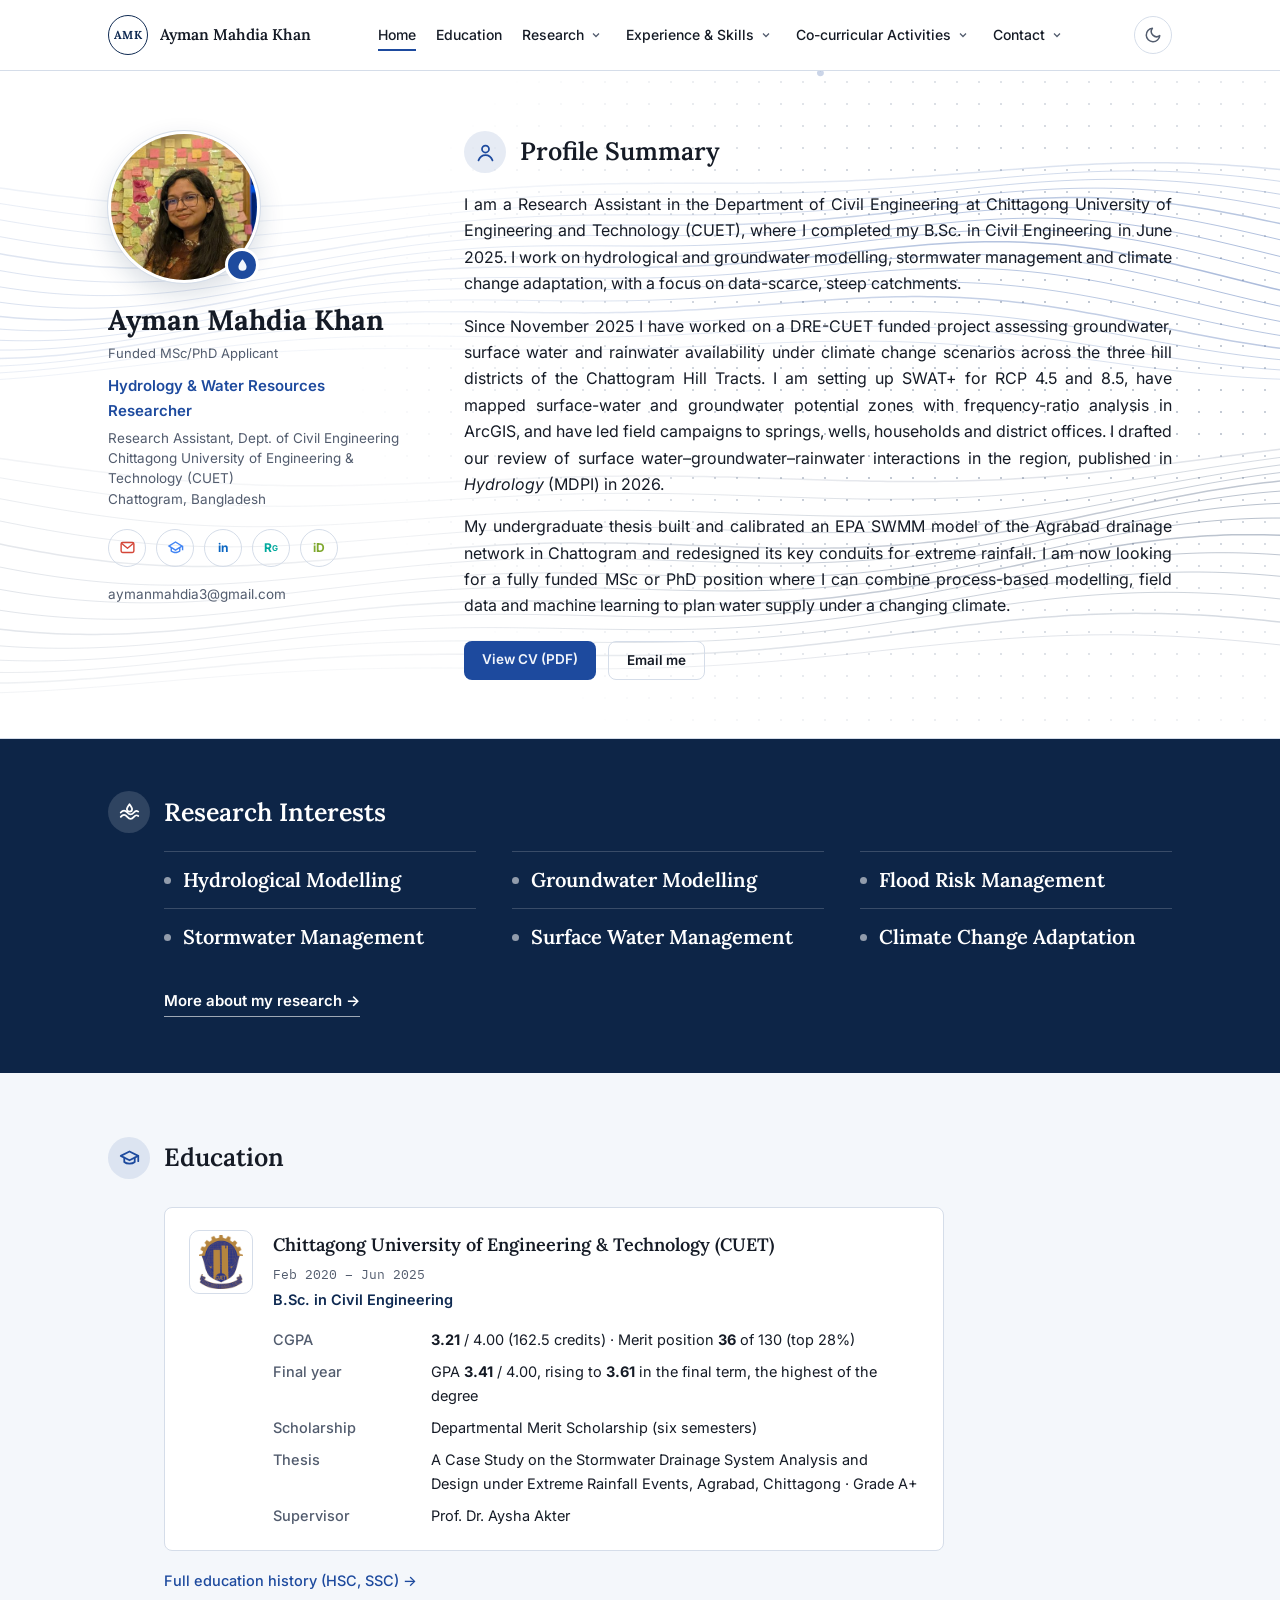
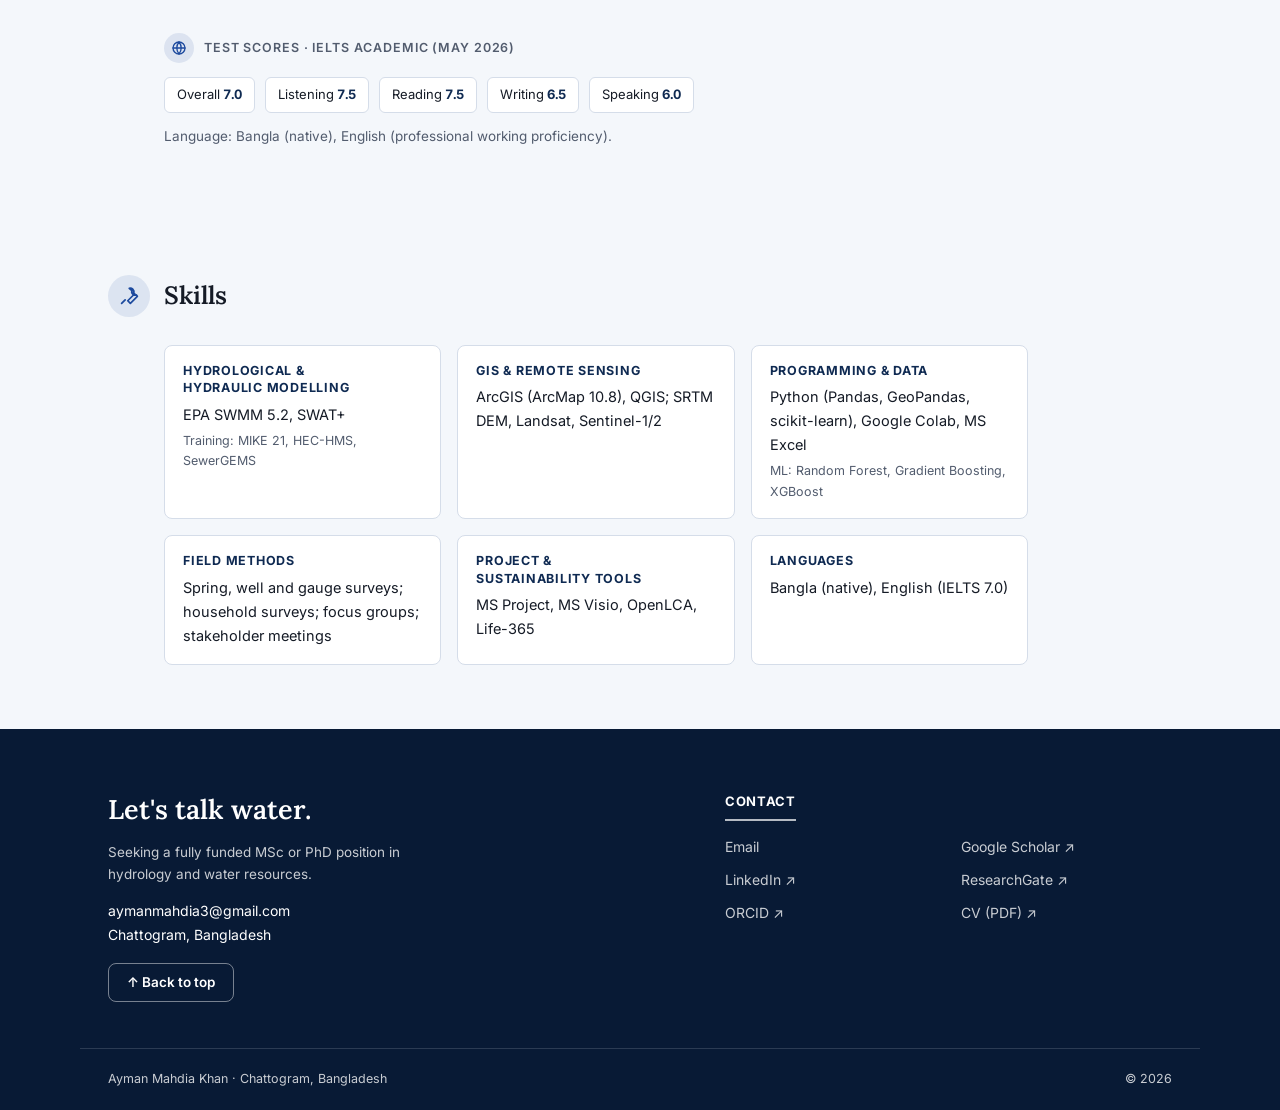
==== index.html @ ac3a5094 "Make the flowing water lines more visible Co-Authored-By: Claude Opus 5.5 <noreply@anthropic.com> Cl" ====
<!doctype html>
<html lang="en">
<head>
<meta charset="utf-8">
<meta name="viewport" content="width=device-width, initial-scale=1">
<title>Ayman Mahdia Khan — Hydrology &amp; Water Resources Researcher</title>
<meta name="description" content="Ayman Mahdia Khan, civil engineering researcher at CUET working on hydrological and groundwater modelling, stormwater management and climate change adaptation in the Chattogram Hill Tracts.">
<script>try{var t=localStorage.getItem('amk-theme');if(t)document.documentElement.setAttribute('data-theme',t);}catch(e){}</script>
<link rel="preconnect" href="https://fonts.googleapis.com">
<link rel="preconnect" href="https://fonts.gstatic.com" crossorigin>
<link rel="stylesheet" href="https://fonts.googleapis.com/css2?family=Lora:wght@500;600;700&family=Inter:wght@400;500;600;700&family=IBM+Plex+Mono:wght@400;500&display=swap">
<link rel="stylesheet" href="style.css?v=10">
<link rel="icon" href="data:image/svg+xml,%3Csvg xmlns='http://www.w3.org/2000/svg' viewBox='0 0 24 24'%3E%3Cpath fill='%231D4A9E' d='M12 2.5c-.3 0-.6.2-.8.4C9.3 5.4 5.5 10.5 5.5 14a6.5 6.5 0 0 0 13 0c0-3.5-3.8-8.6-5.7-11.1-.2-.2-.5-.4-.8-.4z'/%3E%3C/svg%3E">
</head>
<body id="top">
<header class="nav">
  <div class="wrap nav-row">
    <a class="brand" href="index.html"><span class="seal"><span>AMK</span></span><span class="brand-name">Ayman Mahdia Khan</span></a>
    <ul class="menu"><li><a href="index.html" class="active" aria-current="page">Home</a></li><li><a href="education.html">Education</a></li><li class="has-sub"><a href="research.html">Research</a><button class="caret" type="button" aria-label="Show Research sections" aria-expanded="false"><svg viewBox="0 0 24 24" fill="none" stroke="currentColor" stroke-width="2.5"><path d="m6 9 6 6 6-6"/></svg></button><ul class="sub"><li><a href="research.html#research">Research Experience</a></li><li><a href="research.html#publications">Publications</a></li></ul></li><li class="has-sub"><a href="experience.html">Experience &amp; Skills</a><button class="caret" type="button" aria-label="Show Experience &amp; Skills sections" aria-expanded="false"><svg viewBox="0 0 24 24" fill="none" stroke="currentColor" stroke-width="2.5"><path d="m6 9 6 6 6-6"/></svg></button><ul class="sub"><li><a href="experience.html#training">Internship, Training &amp; Field Work</a></li><li><a href="experience.html#skills">Skills</a></li></ul></li><li class="has-sub"><a href="activities.html">Co-curricular Activities</a><button class="caret" type="button" aria-label="Show Co-curricular Activities sections" aria-expanded="false"><svg viewBox="0 0 24 24" fill="none" stroke="currentColor" stroke-width="2.5"><path d="m6 9 6 6 6-6"/></svg></button><ul class="sub"><li><a href="activities.html#leadership">Leadership Roles</a></li><li><a href="activities.html#outreach">Community Engagement</a></li><li><a href="activities.html#honors">Honors &amp; Achievements</a></li><li><a href="activities.html#other-roles">Other Roles &amp; Memberships</a></li></ul></li><li class="has-sub"><a href="contact.html">Contact</a><button class="caret" type="button" aria-label="Show Contact sections" aria-expanded="false"><svg viewBox="0 0 24 24" fill="none" stroke="currentColor" stroke-width="2.5"><path d="m6 9 6 6 6-6"/></svg></button><ul class="sub"><li><a href="contact.html#contact">Contact Details</a></li><li><a href="contact.html#references">References</a></li></ul></li></ul>
    <div class="nav-tools">
      <button class="round-btn" id="themeBtn" type="button" aria-label="Switch light or dark theme">
        <svg class="moon" viewBox="0 0 24 24" fill="none" stroke="currentColor" stroke-width="2" stroke-linecap="round" stroke-linejoin="round"><path d="M21 12.8A9 9 0 1 1 11.2 3a7 7 0 0 0 9.8 9.8z"/></svg>
        <svg class="sun" viewBox="0 0 24 24" fill="none" stroke="currentColor" stroke-width="2" stroke-linecap="round"><circle cx="12" cy="12" r="4.5"/><path d="M12 2v2M12 20v2M4.9 4.9l1.4 1.4M17.7 17.7l1.4 1.4M2 12h2M20 12h2M4.9 19.1l1.4-1.4M17.7 6.3l1.4-1.4"/></svg>
      </button>
      <button class="round-btn" id="menuBtn" type="button" aria-label="Open menu" aria-expanded="false" aria-controls="mobileMenu">
        <svg viewBox="0 0 24 24" fill="none" stroke="currentColor" stroke-width="2" stroke-linecap="round"><path d="M4 7h16M4 12h16M4 17h16"/></svg>
      </button>
    </div>
  </div>
  <nav class="mobile" id="mobileMenu" hidden aria-label="Site"><div class="wrap"><ul><li><a href="index.html" class="active" aria-current="page">Home</a></li><li><a href="education.html">Education</a></li><li><a href="research.html">Research</a><div class="m-sub"><a href="research.html#research">Research Experience</a><a href="research.html#publications">Publications</a></div></li><li><a href="experience.html">Experience &amp; Skills</a><div class="m-sub"><a href="experience.html#training">Internship, Training &amp; Field Work</a><a href="experience.html#skills">Skills</a></div></li><li><a href="activities.html">Co-curricular Activities</a><div class="m-sub"><a href="activities.html#leadership">Leadership Roles</a><a href="activities.html#outreach">Community Engagement</a><a href="activities.html#honors">Honors &amp; Achievements</a><a href="activities.html#other-roles">Other Roles &amp; Memberships</a></div></li><li><a href="contact.html">Contact</a><div class="m-sub"><a href="contact.html#contact">Contact Details</a><a href="contact.html#references">References</a></div></li></ul></div></nav>
</header>
<main>

<section class="hero" id="home">
  <canvas id="flow" aria-hidden="true"></canvas>
  <div class="wrap hero-grid">
    <div class="who">
      <div class="photo">
        <img src="photo.jpg" alt="Ayman Mahdia Khan" width="152" height="152">
        <span class="pin" title="Water resources"><svg viewBox="0 0 24 24" fill="currentColor"><path d="M12 2.5c-.3 0-.6.2-.8.4C9.3 5.4 5.5 10.5 5.5 14a6.5 6.5 0 0 0 13 0c0-3.5-3.8-8.6-5.7-11.1-.2-.2-.5-.4-.8-.4z"/></svg></span>
      </div>
      <h1>Ayman Mahdia Khan</h1>
      <div class="seeking">Funded MSc/PhD Applicant</div>
      <div class="role">Hydrology &amp; Water Resources Researcher</div>
      <div class="affil">Research Assistant, Dept. of Civil Engineering<br>Chittagong University of Engineering &amp; Technology (CUET)<br>Chattogram, Bangladesh</div>
      <div class="socials">
        <a class="soc gm" href="mailto:aymanmahdia3@gmail.com" title="Email: aymanmahdia3@gmail.com" aria-label="Email"><svg viewBox="0 0 24 24" fill="none" stroke="currentColor" stroke-width="2" stroke-linejoin="round"><rect x="3" y="5" width="18" height="14" rx="2"/><path d="m3.5 6 8.5 7 8.5-7"/></svg></a>
        <a class="soc gs" href="https://scholar.google.com/citations?user=wtr1pxoAAAAJ&hl=en" target="_blank" rel="noopener" title="Google Scholar" aria-label="Google Scholar"><svg viewBox="0 0 24 24" fill="currentColor"><path d="M12 3 1 10l4 2.6V17c0 .4.2.7.5.9C7.3 19.2 9.6 20 12 20s4.7-.8 6.5-2.1c.3-.2.5-.5.5-.9v-4.4l2-1.3V16h2v-6L12 3zm5 13.5c-1.4.9-3.1 1.5-5 1.5s-3.6-.6-5-1.5v-2.6l5 3.2 5-3.2v2.6zM12 14.6 4.7 10 12 5.4 19.3 10 12 14.6z"/></svg></a>
        <a class="soc li" href="https://www.linkedin.com/in/amkhan27/" target="_blank" rel="noopener" title="LinkedIn" aria-label="LinkedIn">in</a>
        <a class="soc rg" href="https://www.researchgate.net/profile/Ayman-Mahdia-Khan" target="_blank" rel="noopener" title="ResearchGate" aria-label="ResearchGate">R<sup style="font-size:8px">G</sup></a>
        <a class="soc orcid" href="https://orcid.org/0009-0005-1113-5837" target="_blank" rel="noopener" title="ORCID" aria-label="ORCID">iD</a>
      </div>
      <div class="lines">
        <span>aymanmahdia3@gmail.com</span>
      </div>
    </div>

    <div class="summary">
      <div class="sec-head">
        <span class="badge"><svg viewBox="0 0 24 24" fill="none" stroke="currentColor" stroke-width="2" stroke-linecap="round" stroke-linejoin="round"><circle cx="12" cy="8" r="4"/><path d="M4 21c1.5-4 4.5-6 8-6s6.5 2 8 6"/></svg></span>
        <h2>Profile Summary</h2>
      </div>
      <p>I am a Research Assistant in the Department of Civil Engineering at Chittagong University of Engineering and Technology (CUET), where I completed my B.Sc. in Civil Engineering in June 2025. I work on hydrological and groundwater modelling, stormwater management and climate change adaptation, with a focus on data-scarce, steep catchments.</p>
      <p>Since November 2025 I have worked on a DRE-CUET funded project assessing groundwater, surface water and rainwater availability under climate change scenarios across the three hill districts of the Chattogram Hill Tracts. I am setting up SWAT+ for RCP 4.5 and 8.5, have mapped surface-water and groundwater potential zones with frequency-ratio analysis in ArcGIS, and have led field campaigns to springs, wells, households and district offices. I drafted our review of surface water–groundwater–rainwater interactions in the region, published in <i>Hydrology</i> (MDPI) in 2026.</p>
      <p>My undergraduate thesis built and calibrated an EPA SWMM model of the Agrabad drainage network in Chattogram and redesigned its key conduits for extreme rainfall. I am now looking for a fully funded MSc or PhD position where I can combine process-based modelling, field data and machine learning to plan water supply under a changing climate.</p>
      <div class="cta">
        <a class="btn solid" href="Ayman_Mahdia_Khan_CV.pdf" target="_blank" rel="noopener">View CV (PDF)</a>
        <a class="btn outline" href="mailto:aymanmahdia3@gmail.com">Email me</a>
      </div>
    </div>
  </div>
</section>


<section class="band" aria-labelledby="int-h">
  <div class="wrap">
    <div class="sec-head">
      <span class="badge"><svg viewBox="0 0 24 24" fill="none" stroke="currentColor" stroke-width="2" stroke-linecap="round" stroke-linejoin="round"><path d="M2 12c2.5-3 5-3 7.5 0s5 3 7.5 0 3.5-2 5-1"/><path d="M2 17c2.5-3 5-3 7.5 0s5 3 7.5 0 3.5-2 5-1"/><path d="M12 2.5C10.5 4.5 9 6.6 9 8a3 3 0 0 0 6 0c0-1.4-1.5-3.5-3-5.5z"/></svg></span>
      <h2 id="int-h">Research Interests</h2>
    </div>
    <ul class="interests">
      <li>Hydrological Modelling</li>
      <li>Groundwater Modelling</li>
      <li>Flood Risk Management</li>
      <li>Stormwater Management</li>
      <li>Surface Water Management</li>
      <li>Climate Change Adaptation</li>
    </ul>
    <a class="band-link" href="research.html">More about my research →</a>
  </div>
</section>

<section class="section tint" id="education">
  <div class="wrap">
    <div class="sec-head">
      <span class="badge"><svg viewBox="0 0 24 24" fill="none" stroke="currentColor" stroke-width="2" stroke-linecap="round" stroke-linejoin="round"><path d="m2 9 10-5 10 5-10 5z"/><path d="M6 11v5c3 2.5 9 2.5 12 0v-5"/><path d="M22 9v6"/></svg></span>
      <h2>Education</h2>
    </div>
    <div class="indent">
      <div class="block">
        <div class="edu-stack">
          <article class="edu">
            <img class="logo" src="logo-cuet.png" alt="CUET logo" width="64" height="64">
            <div>
              <div class="edu-top"><h3>Chittagong University of Engineering &amp; Technology (CUET)</h3><span class="when">Feb 2020 – Jun 2025</span></div>
              <div class="deg">B.Sc. in Civil Engineering</div>
              <dl class="kv">
                <dt>CGPA</dt><dd><b>3.21</b> / 4.00 (162.5 credits) · Merit position <b>36</b> of 130 (top 28%)</dd>
                <dt>Final year</dt><dd>GPA <b>3.41</b> / 4.00, rising to <b>3.61</b> in the final term, the highest of the degree</dd>
                <dt>Scholarship</dt><dd>Departmental Merit Scholarship (six semesters)</dd>
                <dt>Thesis</dt><dd>A Case Study on the Stormwater Drainage System Analysis and Design under Extreme Rainfall Events, Agrabad, Chittagong · Grade A+</dd>
                <dt>Supervisor</dt><dd>Prof. Dr. Aysha Akter</dd>
              </dl>
            </div>
          </article>
        </div>
        <a class="link more" href="education.html">Full education history (HSC, SSC) →</a>
      </div>
      <div class="block">
        <p class="eyebrow"><span class="mini"><svg viewBox="0 0 24 24" fill="none" stroke="currentColor" stroke-width="2" stroke-linecap="round"><circle cx="12" cy="12" r="9"/><path d="M3 12h18M12 3a14 14 0 0 1 0 18M12 3a14 14 0 0 0 0 18"/></svg></span>Test scores · IELTS Academic (May 2026)</p>
        <div class="ielts">
          <span>Overall <b>7.0</b></span><span>Listening <b>7.5</b></span><span>Reading <b>7.5</b></span><span>Writing <b>6.5</b></span><span>Speaking <b>6.0</b></span>
        </div>
        <p class="note">Language: Bangla (native), English (professional working proficiency).</p>
      </div>
    </div>
  </div>
</section>
<section class="section tint" id="skills">
  <div class="wrap">
    <div class="sec-head">
      <span class="badge"><svg viewBox="0 0 24 24" fill="none" stroke="currentColor" stroke-width="2" stroke-linecap="round" stroke-linejoin="round"><path d="M14.7 6.3a4 4 0 0 0 5 5L21 13l-8 8-3-3 8-8-1.3-1.3a4 4 0 0 0-5-5z"/><path d="m3 21 4-4"/></svg></span>
      <h2>Skills</h2>
    </div>
    <div class="indent skills">
      <div class="skill"><h3>Hydrological &amp; Hydraulic Modelling</h3><p>EPA SWMM 5.2, SWAT+</p><span class="lvl">Training: MIKE 21, HEC-HMS, SewerGEMS</span></div>
      <div class="skill"><h3>GIS &amp; Remote Sensing</h3><p>ArcGIS (ArcMap 10.8), QGIS; SRTM DEM, Landsat, Sentinel-1/2</p></div>
      <div class="skill"><h3>Programming &amp; Data</h3><p>Python (Pandas, GeoPandas, scikit-learn), Google Colab, MS Excel</p><span class="lvl">ML: Random Forest, Gradient Boosting, XGBoost</span></div>
      <div class="skill"><h3>Field Methods</h3><p>Spring, well and gauge surveys; household surveys; focus groups; stakeholder meetings</p></div>
      <div class="skill"><h3>Project &amp; Sustainability Tools</h3><p>MS Project, MS Visio, OpenLCA, Life-365</p></div>
      <div class="skill"><h3>Languages</h3><p>Bangla (native), English (IELTS 7.0)</p></div>
    </div>
  </div>
</section>


</main>
<footer class="footer">
  <div class="wrap foot-grid">
    <div class="foot-lead">
      <h2>Let's talk water.</h2>
      <p>Seeking a fully funded MSc or PhD position in hydrology and water resources.</p>
      <p class="ct">aymanmahdia3@gmail.com<br>Chattogram, Bangladesh</p>
      <a class="btn ghost" href="#top">↑ Back to top</a>
    </div>
    <div class="foot-col">
      <h4>Contact</h4>
      <div class="foot-links">
        <a href="mailto:aymanmahdia3@gmail.com">Email</a>
        <a href="https://scholar.google.com/citations?user=wtr1pxoAAAAJ&hl=en" target="_blank" rel="noopener">Google Scholar ↗</a>
        <a href="https://www.linkedin.com/in/amkhan27/" target="_blank" rel="noopener">LinkedIn ↗</a>
        <a href="https://www.researchgate.net/profile/Ayman-Mahdia-Khan" target="_blank" rel="noopener">ResearchGate ↗</a>
        <a href="https://orcid.org/0009-0005-1113-5837" target="_blank" rel="noopener">ORCID ↗</a>
        <a href="Ayman_Mahdia_Khan_CV.pdf" target="_blank" rel="noopener">CV (PDF) ↗</a>
      </div>
    </div>
  </div>
  <div class="foot-bottom"><span>Ayman Mahdia Khan · Chattogram, Bangladesh</span><span>© 2026</span></div>
</footer>
<script src="site.js?v=10"></script>
</body>
</html>
---- style.css ----
/* Layout: sticky nav · two-column hero (identity | summary) · alternating plain/tinted sections · deep-blue bands for interests, figures and footer */
:root{
  --bg:#FFFFFF; --surface:#F4F7FB; --card:#FFFFFF; --glass:rgba(255,255,255,0.94);
  --ink:#151B26; --muted:#525C6E; --rule:#D5DDE9;
  --navy:#0F2A52;          /* brand: headings, labels */
  --blue:#1D4A9E;          /* accent: links, buttons, badges */
  --blue-hover:#163A7E; --on-blue:#F2F6FC;
  --band:#0D2547; --band-2:#081A35; --on-band:#FFFFFF; --on-band-muted:rgba(255,255,255,0.78); --on-band-accent:#FFFFFF;
  --thumb:#EBF0F7;
  --display:'Lora', Georgia, 'Times New Roman', serif;
  --body:'Inter', -apple-system, 'Segoe UI', Roboto, sans-serif;
  --mono:'IBM Plex Mono', ui-monospace, Menlo, monospace;
  --max:1120px; --r:8px;
}
@media (prefers-color-scheme: dark){ :root:not([data-theme="light"]){
  --bg:#0E1522; --surface:#121B2B; --card:#162133; --glass:rgba(14,21,34,0.92);
  --ink:#E7ECF4; --muted:#9AA8BE; --rule:#26334A;
  --navy:#9CC0F0; --blue:#7FAEF2; --blue-hover:#A3C6F7; --on-blue:#0B1424;
  --band:#0A1C38; --band-2:#071428; --thumb:#1C2940; color-scheme:dark; } }
:root[data-theme="dark"]{
  --bg:#0E1522; --surface:#121B2B; --card:#162133; --glass:rgba(14,21,34,0.92);
  --ink:#E7ECF4; --muted:#9AA8BE; --rule:#26334A;
  --navy:#9CC0F0; --blue:#7FAEF2; --blue-hover:#A3C6F7; --on-blue:#0B1424;
  --band:#0A1C38; --band-2:#071428; --thumb:#1C2940; color-scheme:dark; }

*{box-sizing:border-box}
html{scroll-behavior:smooth}
body{margin:0;background:var(--bg);color:var(--ink);font-family:var(--body);font-size:16px;line-height:1.65;-webkit-font-smoothing:antialiased}
h1,h2,h3,h4{font-family:var(--display);margin:0;text-wrap:balance}
p{margin:0 0 1em}
a{color:inherit}
img{max-width:100%}
::selection{background:var(--blue);color:var(--on-blue)}
:focus-visible{outline:2px solid var(--blue);outline-offset:3px}
[id]{scroll-margin-top:84px}
.wrap{max-width:var(--max);margin:0 auto;padding-inline:28px}
@media (max-width:520px){.wrap{padding-inline:18px}}
svg{display:block}
.link{color:var(--blue);text-decoration:none;font-weight:500}
.link:hover{text-decoration:underline}
.mono{font-family:var(--mono)}

/* nav */
.nav{position:sticky;top:env(safe-area-inset-top,0px);z-index:50;background:var(--glass);backdrop-filter:blur(8px);-webkit-backdrop-filter:blur(8px);border-bottom:1px solid var(--rule)}
.nav-row{display:flex;align-items:center;justify-content:space-between;height:70px;gap:18px}
.brand{display:flex;align-items:center;gap:12px;text-decoration:none;color:var(--ink);min-width:0}
.seal{width:40px;height:40px;border-radius:50%;border:1.6px solid var(--navy);display:flex;align-items:center;justify-content:center;flex-shrink:0;transition:transform .3s ease}
.seal span{font-family:var(--display);font-weight:700;font-size:11.5px;color:var(--navy);letter-spacing:.02em}
.brand:hover .seal{transform:rotate(-10deg)}
.brand-name{font-family:var(--display);font-weight:600;font-size:15.5px;white-space:nowrap}
.menu{display:flex;align-items:center;gap:20px;list-style:none;margin:0;padding:0}
.menu > li{position:relative;display:flex;align-items:center}
.menu > li > a,.drop-btn{font:500 14px/1.4 var(--body);color:var(--ink);text-decoration:none;background:none;border:0;padding:6px 0;cursor:pointer;display:flex;align-items:center;gap:4px;position:relative}
.menu > li > a::after,.drop-btn::after{content:"";position:absolute;left:0;bottom:0;height:2px;width:0;background:var(--blue);transition:width .25s ease}
.menu > li > a:hover::after,.drop-btn:hover::after,.menu > li:focus-within > .drop-btn::after{width:100%}
.drop-btn svg{width:12px;height:12px;color:var(--muted);transition:transform .2s ease}
.menu > li:hover .drop-btn svg,.menu > li.open .drop-btn svg{transform:rotate(180deg)}
.sub{position:absolute;top:100%;left:-12px;min-width:230px;margin-top:10px;padding:8px;list-style:none;background:var(--card);border:1px solid var(--rule);border-radius:var(--r);box-shadow:0 14px 30px rgba(8,26,53,.16);display:none;flex-direction:column;gap:2px}
.sub::before{content:"";position:absolute;left:0;right:0;top:-12px;height:12px}
.menu > li:hover .sub,.menu > li:focus-within .sub,.menu > li.open .sub{display:flex}
.menu > li:last-child .sub{left:auto;right:-8px}
.sub a{display:block;padding:9px 12px;border-radius:6px;font-size:14px;text-decoration:none;color:var(--ink)}
.sub a:hover{background:color-mix(in srgb,var(--blue) 10%,transparent);color:var(--blue)}
.nav-tools{display:flex;align-items:center;gap:10px}
.round-btn{width:38px;height:38px;border-radius:50%;border:1.3px solid var(--rule);background:none;color:var(--muted);display:flex;align-items:center;justify-content:center;cursor:pointer;transition:border-color .2s,color .2s,transform .2s}
.round-btn:hover{border-color:var(--blue);color:var(--blue)}
#themeBtn:hover{transform:rotate(14deg)}
.round-btn svg{width:18px;height:18px}
#themeBtn .sun{display:none}
:root[data-theme="dark"] #themeBtn .sun{display:block}
:root[data-theme="dark"] #themeBtn .moon{display:none}
@media (prefers-color-scheme: dark){:root:not([data-theme="light"]) #themeBtn .sun{display:block}:root:not([data-theme="light"]) #themeBtn .moon{display:none}}
#menuBtn{display:none}
.mobile{border-top:1px solid var(--rule);max-height:calc(100vh - 70px);overflow-y:auto}
.mobile ul{list-style:none;margin:0;padding:6px 0 14px}
.mobile > .wrap > ul > li{padding:8px 0;border-bottom:1px solid var(--rule)}
.mobile > .wrap > ul > li:last-child{border-bottom:0}
.mobile a{text-decoration:none;font-weight:600;font-size:15px}
.mobile .m-sub{display:flex;flex-wrap:wrap;gap:0 16px;padding:2px 0 0}
.mobile .m-sub a{font-weight:400;font-size:13.5px;color:var(--muted)}
@media (max-width:1000px){.menu{display:none}#menuBtn{display:flex}}
@media (max-width:420px){.brand-name{display:none}}

/* hero */
.hero{position:relative;overflow:hidden;isolation:isolate;padding:60px 0 58px}
#flow{position:absolute;inset:0;width:100%;height:100%;z-index:-1;pointer-events:none}
.hero-grid{display:grid;grid-template-columns:300px 1fr;gap:56px;align-items:start}
.hero-grid > *{min-width:0}
@media (max-width:860px){.hero-grid{grid-template-columns:1fr;gap:36px}}
.photo{width:152px;height:152px;border-radius:50%;position:relative;border:3px solid var(--bg);outline:1px solid var(--rule);box-shadow:0 10px 26px rgba(15,42,82,.16);background:var(--thumb)}
.photo img{position:absolute;inset:0;width:100%;height:100%;object-fit:cover;border-radius:50%}
.photo .pin{position:absolute;right:-2px;bottom:-2px;width:34px;height:34px;border-radius:50%;background:var(--blue);color:var(--on-blue);border:3px solid var(--bg);display:flex;align-items:center;justify-content:center;animation:ripple 2.8s ease-in-out infinite}
.photo .pin svg{width:15px;height:15px}
@keyframes ripple{0%,100%{transform:scale(1)}50%{transform:scale(1.12)}}
.who h1{font-size:28px;font-weight:700;margin-top:20px;line-height:1.25}
.who .seeking{font-size:13px;color:var(--muted);margin-top:5px}
.who .role{font-size:15px;font-weight:600;color:var(--blue);margin-top:10px}
.who .affil{font-size:13.5px;color:var(--muted);margin-top:4px;line-height:1.5}
.socials{display:flex;flex-wrap:wrap;gap:10px;margin-top:20px}
.soc{width:38px;height:38px;border-radius:50%;border:1.3px solid var(--rule);display:flex;align-items:center;justify-content:center;text-decoration:none;color:var(--ic,var(--muted));font:700 12px/1 var(--body);transition:border-color .2s,transform .2s}
.soc:hover{border-color:var(--ic,var(--blue));transform:translateY(-2px)}
.soc svg{width:17px;height:17px}
.soc.gm{--ic:#D44638}.soc.li{--ic:#0A66C2}.soc.rg{--ic:#00A99D}.soc.orcid{--ic:#7FA82E}
:root[data-theme="dark"] .soc.li{--ic:#5AA9F0}
@media (prefers-color-scheme: dark){:root:not([data-theme="light"]) .soc.li{--ic:#5AA9F0}}
.lines{margin-top:16px;font-size:13.5px;color:var(--muted);display:grid;gap:4px}
.lines span{user-select:all}
.sec-head{display:flex;align-items:center;gap:14px;margin-bottom:18px}
.badge{width:42px;height:42px;border-radius:50%;background:color-mix(in srgb,var(--blue) 11%,transparent);color:var(--blue);display:flex;align-items:center;justify-content:center;flex-shrink:0}
.badge svg{width:21px;height:21px}
.sec-head h2{font-size:clamp(21px,2.4vw,25px);font-weight:600}
.summary p{text-align:justify;hyphens:auto;-webkit-hyphens:auto;max-width:72ch}
.cta{display:flex;flex-wrap:wrap;gap:12px;margin-top:22px}
.btn{font:600 13.5px/1 var(--body);text-decoration:none;padding:12px 18px;border-radius:var(--r);display:inline-block;transition:background .2s,border-color .2s,color .2s}
.btn.solid{background:var(--blue);color:var(--on-blue)}
.btn.solid:hover{background:var(--blue-hover)}
.btn.outline{border:1.5px solid var(--rule);color:var(--ink)}
.btn.outline:hover{border-color:var(--blue);color:var(--blue)}
.btn.ghost{border:1.5px solid rgba(255,255,255,.45);color:#FFFFFF}
.btn.ghost:hover{border-color:#FFFFFF;background:rgba(255,255,255,.08)}

/* sections */
.section{padding:64px 0}
.section.tint{background:var(--surface)}
.section .sec-head{margin-bottom:28px}
.indent{padding-left:56px}
@media (max-width:640px){.indent{padding-left:0}}
.eyebrow{font-size:12.5px;font-weight:600;letter-spacing:.07em;text-transform:uppercase;color:var(--muted);margin:0 0 14px;display:flex;align-items:center;gap:10px}
.mini{width:30px;height:30px;border-radius:50%;background:color-mix(in srgb,var(--blue) 11%,transparent);color:var(--blue);display:inline-flex;align-items:center;justify-content:center}
.mini svg{width:16px;height:16px}
.block + .block{margin-top:40px}

/* bands */
.band{background:var(--band);padding:52px 0 56px;color:var(--on-band)}
.band .badge{background:rgba(255,255,255,.14);color:#FFFFFF}
.band h2{color:var(--on-band)}
.interests{list-style:none;margin:0;padding:0 0 0 56px;display:grid;grid-template-columns:repeat(3,1fr);column-gap:36px}
.interests li{display:flex;align-items:center;gap:12px;padding:15px 0;border-top:1px solid rgba(255,255,255,.18);font:600 clamp(17px,1.8vw,20px)/1.3 var(--display);color:var(--on-band-accent)}
.interests li::before{content:"";width:7px;height:7px;border-radius:50%;background:rgba(255,255,255,.55);flex-shrink:0}
@media (max-width:860px){.interests{grid-template-columns:1fr 1fr}}
@media (max-width:640px){.interests{padding-left:0}}
@media (max-width:480px){.interests{grid-template-columns:1fr}}
.figures{display:grid;grid-template-columns:repeat(4,1fr);gap:30px}
.fig-num{font:700 clamp(26px,3.4vw,36px)/1.1 var(--display);color:var(--on-band-accent);font-variant-numeric:tabular-nums;white-space:nowrap}
.fig-num small{font:600 .45em var(--body);margin-left:4px}
.fig-cap{font-size:12.5px;color:var(--on-band-muted);margin-top:8px;line-height:1.5}
@media (max-width:760px){.figures{grid-template-columns:repeat(2,1fr);row-gap:32px}}

/* education */
.edu-stack{display:grid;gap:16px;max-width:780px}
.edu{background:var(--card);border:1px solid var(--rule);border-radius:var(--r);padding:22px 24px;display:grid;grid-template-columns:64px 1fr;gap:0 20px;align-items:start}
.edu > div{min-width:0}
.logo{width:64px;height:64px;object-fit:contain;border-radius:10px;background:#FFFFFF;padding:4px;border:1px solid var(--rule)}
.logo.txt{display:flex;align-items:center;justify-content:center;font:700 13px var(--display);color:#0F2A52;background:#EEF3FA}
@media (max-width:560px){.edu{grid-template-columns:48px 1fr;gap:0 14px;padding:18px}.logo{width:48px;height:48px}}
.edu-top{display:flex;flex-wrap:wrap;justify-content:space-between;gap:4px 18px;align-items:baseline}
.edu-top h3{font-size:18px;font-weight:600}
.when{font-family:var(--mono);font-size:12.5px;color:var(--muted);white-space:nowrap}
.deg{font-size:14.5px;color:var(--navy);font-weight:600;margin-top:4px}
.kv{display:grid;grid-template-columns:140px 1fr;gap:8px 18px;margin:16px 0 0;font-size:14.5px}
.kv dt{color:var(--muted);font-weight:500}
.kv dd{margin:0;min-width:0}
@media (max-width:560px){.kv{grid-template-columns:1fr;gap:2px}.kv dd{margin-bottom:8px}}
.ielts{display:flex;flex-wrap:wrap;gap:10px}
.ielts span{font-size:13px;padding:6px 12px;border:1px solid var(--rule);border-radius:6px;background:var(--card);font-variant-numeric:tabular-nums}
.ielts b{color:var(--navy)}
.note{font-size:13.5px;color:var(--muted);margin:12px 0 0}

/* research */
.rx-list{display:grid;gap:18px;max-width:880px}
.rx{background:var(--card);border:1px solid var(--rule);border-radius:var(--r);padding:22px 24px}
.rx-top{display:flex;flex-wrap:wrap;justify-content:space-between;gap:6px 18px;align-items:baseline}
.rx h3{font-size:17px;font-weight:600;line-height:1.35;flex:1 1 420px;min-width:0}
.rx-meta{font-size:13.5px;color:var(--muted);margin-top:6px}
.rx ul{margin:12px 0 0;padding-left:20px;font-size:14.5px}
.rx li + li{margin-top:5px}
.tags{display:flex;flex-wrap:wrap;gap:6px;margin-top:14px}
.tag{font-family:var(--mono);font-size:10.5px;letter-spacing:.03em;text-transform:uppercase;color:var(--muted);border:1px solid var(--rule);border-radius:4px;padding:2px 7px}

/* publications */
.pubs{list-style:none;margin:0 0 30px;padding:0;max-width:900px}
.pub{display:flex;gap:18px;padding:18px 0;border-top:1px solid var(--rule)}
.pub:last-child{border-bottom:1px solid var(--rule)}
.pub:hover{background:color-mix(in srgb,var(--blue) 3%,transparent)}
.pub-n{font-family:var(--mono);font-size:12.5px;color:var(--muted);padding-top:3px;width:22px;flex-shrink:0}
.pub-main{flex:1;min-width:0}
.cite{font-size:15.5px;line-height:1.55;overflow-wrap:anywhere}
.cite b{font-weight:700}
.venue{font-size:13px;color:var(--navy);font-weight:500;margin-top:6px}
.pub-sum{font-size:14px;color:var(--muted);margin-top:8px;max-width:66ch}
.st{display:inline-flex;align-items:center;gap:6px;font:600 11px/1.6 var(--body);text-transform:uppercase;letter-spacing:.05em;margin-left:8px;padding:1px 9px 1px 7px;border-radius:20px;vertical-align:2px;white-space:nowrap}
.st::before{content:"";width:6px;height:6px;border-radius:50%;background:currentColor}
.st.pub-ok{background:color-mix(in srgb,#1F8A5B 14%,transparent);color:#1C7A51}
:root[data-theme="dark"] .st.pub-ok{color:#6FD3A3}
@media (prefers-color-scheme: dark){:root:not([data-theme="light"]) .st.pub-ok{color:#6FD3A3}}
.st.review{background:color-mix(in srgb,var(--blue) 13%,transparent);color:var(--blue)}
.st.submitted{background:color-mix(in srgb,var(--muted) 15%,transparent);color:var(--muted)}
.cert-link{font-size:13px;margin-left:6px;white-space:nowrap}
.honor-thumb{position:relative}
.honor-thumb img{position:absolute;inset:0;width:100%;height:100%;object-fit:contain;padding:8px;background:var(--thumb)}
a.honor{text-decoration:none;color:inherit}
.honor .view{color:var(--blue);font-weight:600;margin-left:auto}
.honor-foot{display:flex;align-items:center}
.soc.gs{--ic:#4285F4}
.todo{background:color-mix(in srgb,#C98A12 16%,transparent);color:inherit;border-radius:3px;padding:0 3px}

/* training & rows */
.entries{list-style:none;margin:0;padding:0;max-width:840px}
.entry{padding:18px 0;border-top:1px solid var(--rule)}
.entry:last-child{border-bottom:1px solid var(--rule)}
.entry-top{display:flex;flex-wrap:wrap;justify-content:space-between;gap:4px 18px;align-items:baseline}
.entry h3{font-size:17px;font-weight:600}
.org{font-size:14px;color:var(--muted);margin:4px 0 0}
.entry ul{margin:10px 0 0;padding-left:20px;font-size:14.5px}
.entry li + li{margin-top:4px}
.rows{list-style:none;margin:0;padding:0;max-width:860px}
.row{display:grid;grid-template-columns:1fr auto;gap:4px 20px;padding:14px 0;border-top:1px solid var(--rule);font-size:15px}
.row:last-child{border-bottom:1px solid var(--rule)}
.row > div{min-width:0}
.row b{font-weight:600}
.row .sub-line{display:block;font-size:13.5px;color:var(--muted);margin-top:3px}
.row .when{padding-top:3px}
@media (max-width:560px){.row{grid-template-columns:1fr}.row .when{padding-top:0}}

/* skills */
.skills{display:grid;grid-template-columns:repeat(3,1fr);gap:16px;max-width:920px}
@media (max-width:760px){.skills{grid-template-columns:1fr 1fr}}
@media (max-width:480px){.skills{grid-template-columns:1fr}}
.skill{background:var(--card);border:1px solid var(--rule);border-radius:var(--r);padding:16px 18px;min-width:0}
.skill h3{font:700 12.5px/1.4 var(--body);text-transform:uppercase;letter-spacing:.06em;color:var(--navy);margin-bottom:6px}
.skill p{font-size:14.5px;margin:0}
.skill .lvl{display:block;font-size:12.5px;color:var(--muted);margin-top:4px}

/* honors */
.honors{display:grid;grid-template-columns:repeat(3,1fr);gap:18px}
@media (max-width:860px){.honors{grid-template-columns:1fr 1fr}}
@media (max-width:520px){.honors{grid-template-columns:1fr}}
.honor{display:flex;flex-direction:column;background:var(--card);border:1px solid var(--rule);border-radius:var(--r);overflow:hidden;min-width:0;transition:transform .2s,box-shadow .2s,border-color .2s}
.honor:hover{transform:translateY(-3px);box-shadow:0 12px 24px rgba(15,42,82,.12);border-color:var(--blue)}
.honor-thumb{aspect-ratio:1.414;max-width:100%;background:var(--thumb);display:flex;align-items:center;justify-content:center;border-bottom:1px solid var(--rule);color:var(--muted)}
.honor-thumb svg{width:34px;height:34px;opacity:.55}
.honor-body{padding:14px 16px 16px;display:flex;flex-direction:column;gap:3px;flex:1}
.rank{font-size:12px;font-weight:700;text-transform:uppercase;letter-spacing:.05em;color:var(--blue)}
.honor-body h3{font:600 14.5px/1.4 var(--body)}
.honor-body .by{font-size:12.5px;color:var(--muted);line-height:1.45}
.honor-foot{margin-top:auto;padding-top:10px;font-size:12px}

/* contact */
.contact-card{background:var(--card);border:1px solid var(--rule);border-radius:var(--r);padding:24px;max-width:780px;display:grid;grid-template-columns:140px 1fr;gap:12px 20px;font-size:15px;margin:0}
.contact-card dt{color:var(--muted);font-weight:500}
.contact-card dd{margin:0;min-width:0;overflow-wrap:anywhere}
@media (max-width:560px){.contact-card{grid-template-columns:1fr;gap:2px}.contact-card dd{margin-bottom:10px}}
.refs{display:grid;grid-template-columns:repeat(2,1fr);gap:16px;max-width:780px}
@media (max-width:640px){.refs{grid-template-columns:1fr}}
.ref{background:var(--card);border:1px solid var(--rule);border-radius:var(--r);padding:18px;font-size:14px;min-width:0}
.ref h3{font-size:16px;font-weight:600}
.ref .ref-role{color:var(--muted);margin:4px 0 8px;line-height:1.5}
.ref span{display:block;overflow-wrap:anywhere}

/* footer */
.footer{background:var(--band-2);color:var(--on-band);padding:58px 0 0}
.foot-grid{display:grid;grid-template-columns:1.3fr 1fr;gap:36px;align-items:start}
@media (max-width:760px){.foot-grid{grid-template-columns:1fr}}
.foot-lead h2{font-size:clamp(23px,3vw,27px);font-weight:600;margin-bottom:10px;color:var(--on-band)}
.foot-lead p{font-size:13.5px;color:var(--on-band-muted);max-width:340px}
.foot-lead .ct{font-size:14px;color:var(--on-band);margin:0 0 16px;line-height:1.7}
.foot-col h4{font:700 13px var(--body);text-transform:uppercase;letter-spacing:.05em;margin-bottom:14px;padding-bottom:10px;border-bottom:2px solid rgba(255,255,255,.7);display:inline-block}
.foot-links{display:grid;grid-template-columns:1fr 1fr;gap:10px 24px}
.foot-links a{font-size:14px;text-decoration:none;color:var(--on-band-muted)}
.foot-links a:hover{color:#FFFFFF;text-decoration:underline}
.foot-bottom{max-width:var(--max);margin:46px auto 0;padding:20px 28px;border-top:1px solid rgba(238,243,250,.15);font-size:12.5px;color:var(--on-band-muted);display:flex;justify-content:space-between;flex-wrap:wrap;gap:8px}

@media (prefers-reduced-motion: reduce){
  html{scroll-behavior:auto}
  .photo .pin{animation:none}
  .honor:hover,.soc:hover{transform:none}
  .seal,.brand:hover .seal,#themeBtn:hover{transform:none;transition:none}
}

[hidden]{display:none!important}
.honor-thumb.plain{background:radial-gradient(circle at 75% 20%,rgba(255,255,255,.14),transparent 55%),linear-gradient(135deg,#0D2547,#1D4A9E);color:#FFFFFF}
.honor-thumb.plain svg{position:static;width:46px;height:46px;opacity:.92}

/* multi-page nav */
.menu > li.has-sub{gap:2px}
.menu > li > a.active::after{width:100%}
.caret{background:none;border:0;padding:0;width:20px;height:28px;display:flex;align-items:center;justify-content:center;color:var(--muted);cursor:pointer}
.caret svg{width:12px;height:12px;transition:transform .2s ease}
.caret:hover{color:var(--blue)}
.menu > li:hover .caret svg,.menu > li.open .caret svg{transform:rotate(180deg)}
.sub a.here{background:color-mix(in srgb,var(--blue) 10%,transparent);color:var(--blue)}
.mobile a.active{color:var(--blue)}
@media (max-width:1100px){.menu{gap:14px}.menu > li > a{font-size:13.5px}}
/* sub-page headers */
.sec-head h1{font-size:clamp(24px,2.8vw,30px);font-weight:600}
.page-top{padding-top:56px}
.page-intro{font-size:15.5px;color:var(--muted);max-width:68ch;margin:-12px 0 30px 56px}
@media (max-width:640px){.page-intro{margin-left:0}}
.more{display:inline-block;margin-top:18px;font-size:14.5px}
.band-link{display:inline-block;margin:24px 0 0 56px;color:#FFFFFF;font-weight:600;font-size:15px;text-decoration:none;border-bottom:1.5px solid rgba(255,255,255,.6);padding-bottom:2px}
.band-link:hover{border-bottom-color:#FFFFFF}
@media (max-width:640px){.band-link{margin-left:0}}
/* hero background */
.hero{background:var(--bg);border-bottom:1px solid var(--rule)}
.hero::before{content:"";position:absolute;inset:0;z-index:-2;pointer-events:none;
  background-image:radial-gradient(circle,color-mix(in srgb,var(--navy) 26%,transparent) 1px,transparent 1.4px);
  background-size:22px 22px;
  -webkit-mask-image:radial-gradient(ellipse 65% 85% at 78% 45%,#000 25%,transparent 78%);
          mask-image:radial-gradient(ellipse 65% 85% at 78% 45%,#000 25%,transparent 78%)}
#flow{-webkit-mask-image:linear-gradient(100deg,rgba(0,0,0,.45) 0%,rgba(0,0,0,.25) 34%,rgba(0,0,0,.85) 70%,#000 100%);
      mask-image:linear-gradient(100deg,rgba(0,0,0,.45) 0%,rgba(0,0,0,.25) 34%,rgba(0,0,0,.85) 70%,#000 100%)}
/* honors */
.honor-thumb > svg{position:absolute}
.honor-thumb img{z-index:1}
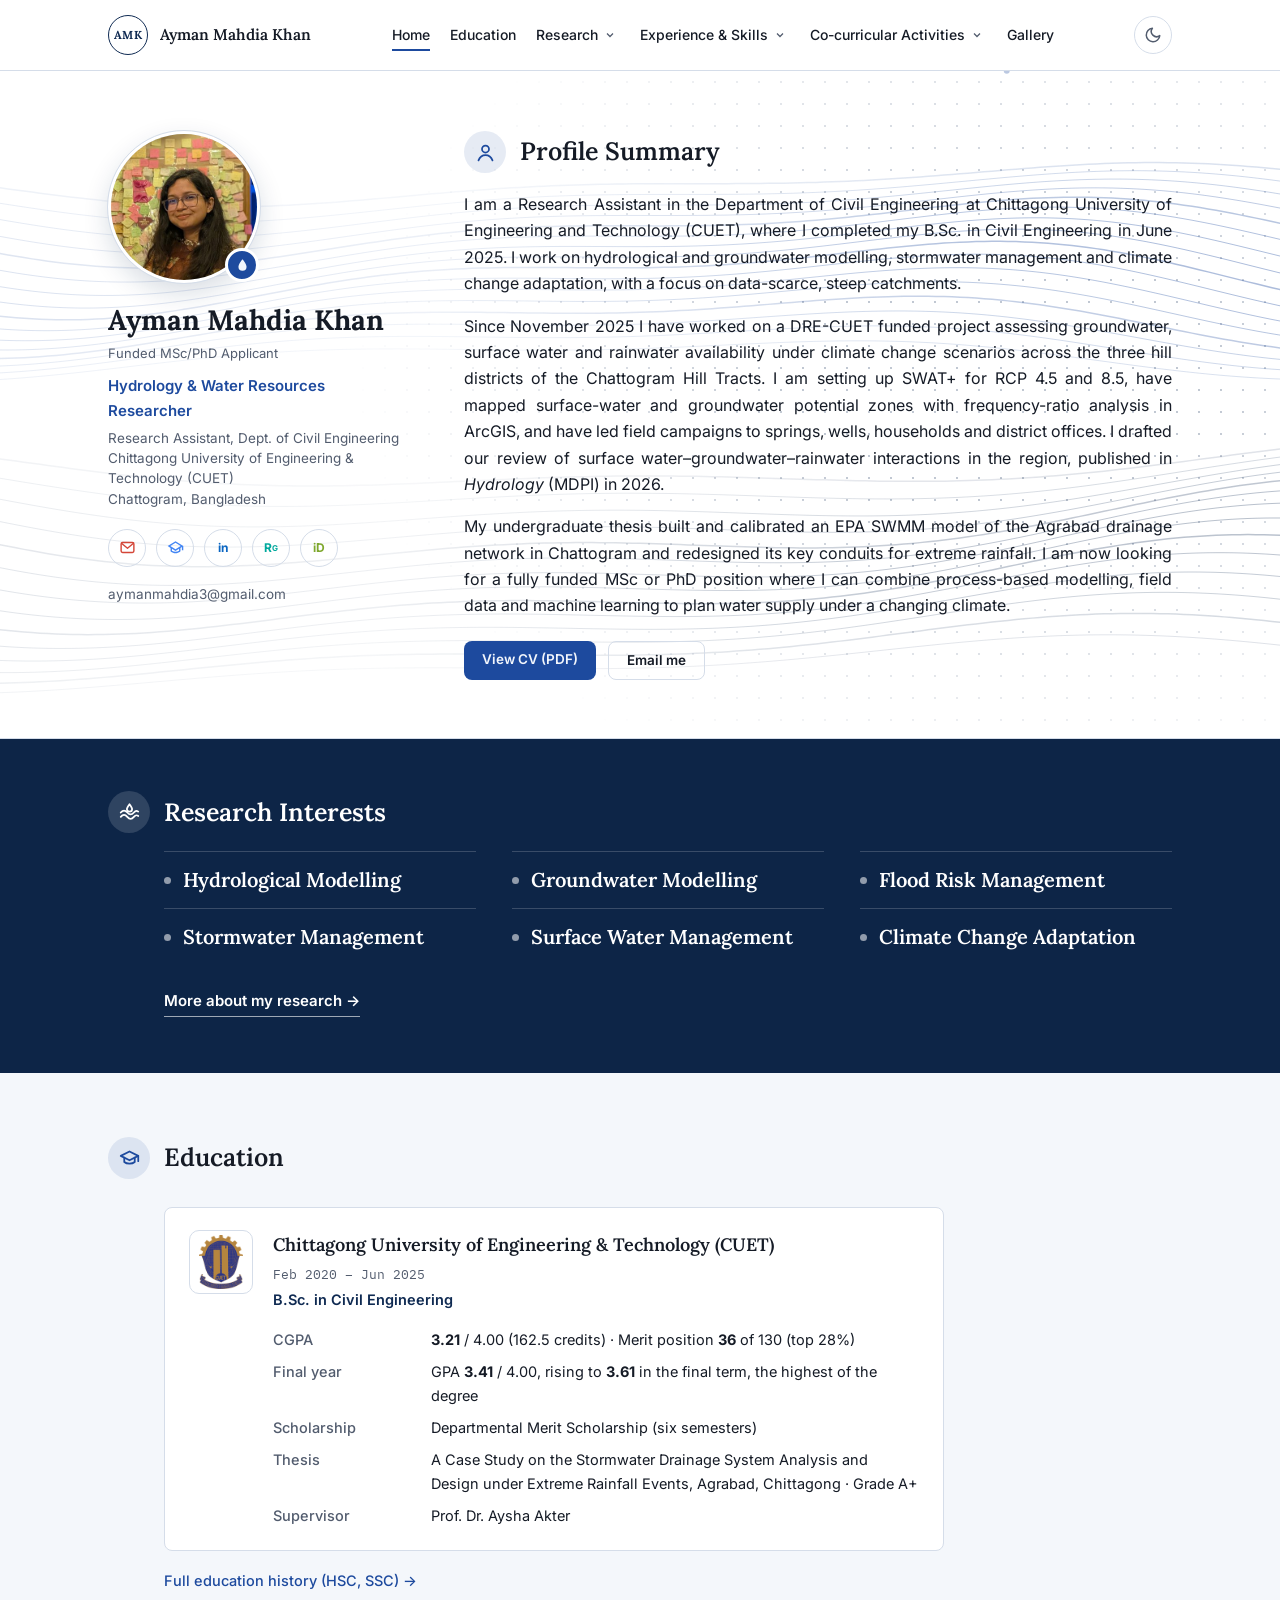
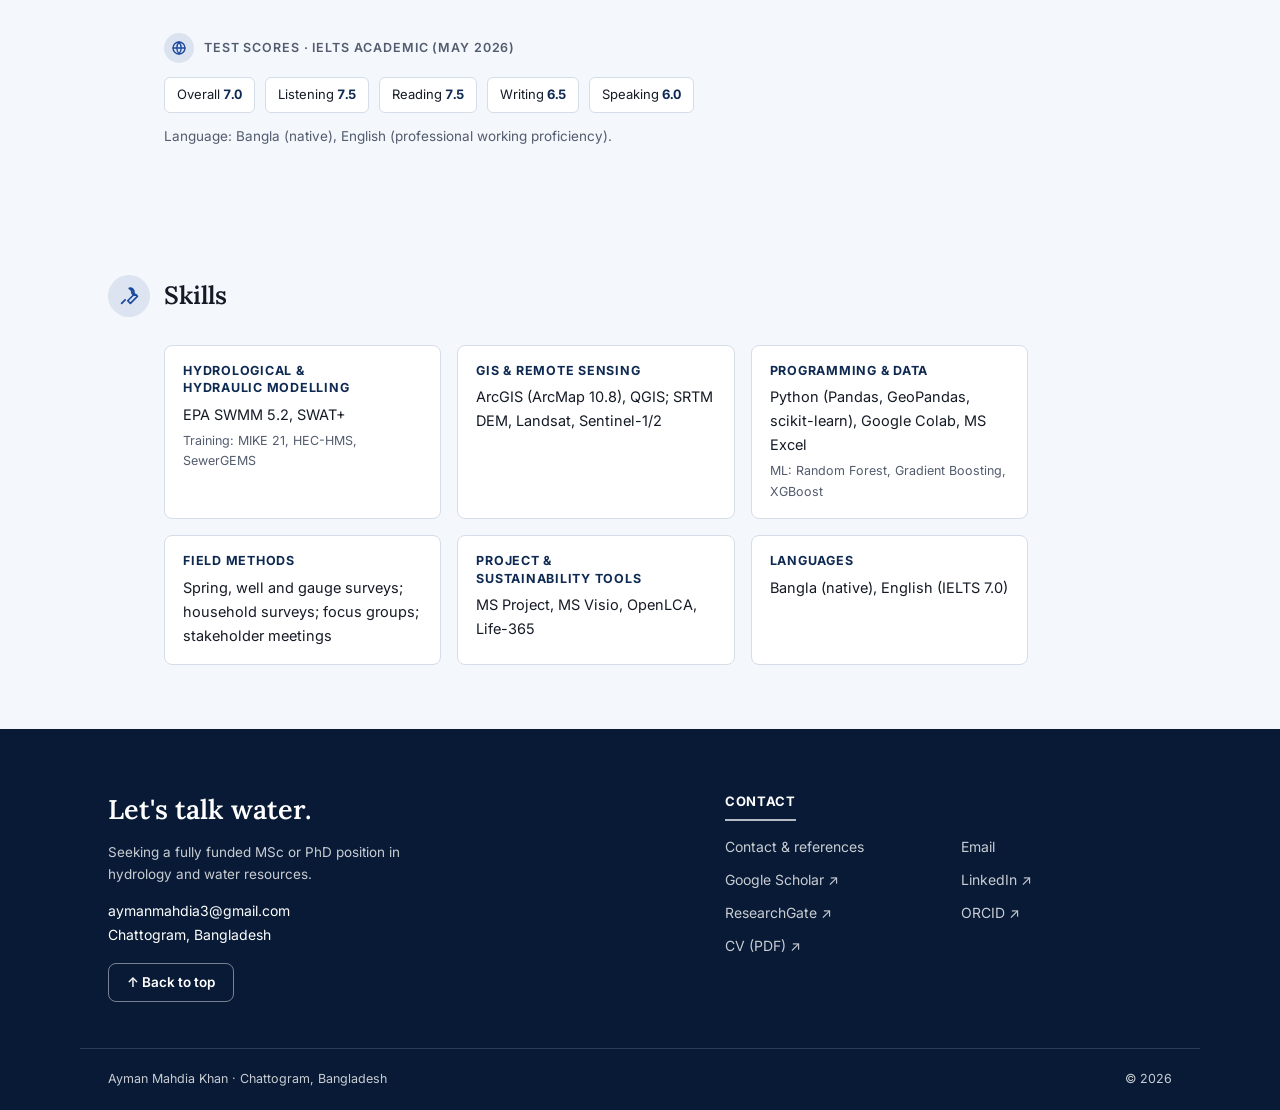
==== commit e38960b9: "Add Gallery page and put it in the menu in place of Contact - New gallery.html: certificate scans wi" ====
--- a/index.html
+++ b/index.html
@@ -9,14 +9,14 @@
 <link rel="preconnect" href="https://fonts.googleapis.com">
 <link rel="preconnect" href="https://fonts.gstatic.com" crossorigin>
 <link rel="stylesheet" href="https://fonts.googleapis.com/css2?family=Lora:wght@500;600;700&family=Inter:wght@400;500;600;700&family=IBM+Plex+Mono:wght@400;500&display=swap">
-<link rel="stylesheet" href="style.css?v=10">
+<link rel="stylesheet" href="style.css?v=11">
 <link rel="icon" href="data:image/svg+xml,%3Csvg xmlns='http://www.w3.org/2000/svg' viewBox='0 0 24 24'%3E%3Cpath fill='%231D4A9E' d='M12 2.5c-.3 0-.6.2-.8.4C9.3 5.4 5.5 10.5 5.5 14a6.5 6.5 0 0 0 13 0c0-3.5-3.8-8.6-5.7-11.1-.2-.2-.5-.4-.8-.4z'/%3E%3C/svg%3E">
 </head>
 <body id="top">
 <header class="nav">
   <div class="wrap nav-row">
     <a class="brand" href="index.html"><span class="seal"><span>AMK</span></span><span class="brand-name">Ayman Mahdia Khan</span></a>
-    <ul class="menu"><li><a href="index.html" class="active" aria-current="page">Home</a></li><li><a href="education.html">Education</a></li><li class="has-sub"><a href="research.html">Research</a><button class="caret" type="button" aria-label="Show Research sections" aria-expanded="false"><svg viewBox="0 0 24 24" fill="none" stroke="currentColor" stroke-width="2.5"><path d="m6 9 6 6 6-6"/></svg></button><ul class="sub"><li><a href="research.html#research">Research Experience</a></li><li><a href="research.html#publications">Publications</a></li></ul></li><li class="has-sub"><a href="experience.html">Experience &amp; Skills</a><button class="caret" type="button" aria-label="Show Experience &amp; Skills sections" aria-expanded="false"><svg viewBox="0 0 24 24" fill="none" stroke="currentColor" stroke-width="2.5"><path d="m6 9 6 6 6-6"/></svg></button><ul class="sub"><li><a href="experience.html#training">Internship, Training &amp; Field Work</a></li><li><a href="experience.html#skills">Skills</a></li></ul></li><li class="has-sub"><a href="activities.html">Co-curricular Activities</a><button class="caret" type="button" aria-label="Show Co-curricular Activities sections" aria-expanded="false"><svg viewBox="0 0 24 24" fill="none" stroke="currentColor" stroke-width="2.5"><path d="m6 9 6 6 6-6"/></svg></button><ul class="sub"><li><a href="activities.html#leadership">Leadership Roles</a></li><li><a href="activities.html#outreach">Community Engagement</a></li><li><a href="activities.html#honors">Honors &amp; Achievements</a></li><li><a href="activities.html#other-roles">Other Roles &amp; Memberships</a></li></ul></li><li class="has-sub"><a href="contact.html">Contact</a><button class="caret" type="button" aria-label="Show Contact sections" aria-expanded="false"><svg viewBox="0 0 24 24" fill="none" stroke="currentColor" stroke-width="2.5"><path d="m6 9 6 6 6-6"/></svg></button><ul class="sub"><li><a href="contact.html#contact">Contact Details</a></li><li><a href="contact.html#references">References</a></li></ul></li></ul>
+    <ul class="menu"><li><a href="index.html" class="active" aria-current="page">Home</a></li><li><a href="education.html">Education</a></li><li class="has-sub"><a href="research.html">Research</a><button class="caret" type="button" aria-label="Show Research sections" aria-expanded="false"><svg viewBox="0 0 24 24" fill="none" stroke="currentColor" stroke-width="2.5"><path d="m6 9 6 6 6-6"/></svg></button><ul class="sub"><li><a href="research.html#research">Research Experience</a></li><li><a href="research.html#publications">Publications</a></li></ul></li><li class="has-sub"><a href="experience.html">Experience &amp; Skills</a><button class="caret" type="button" aria-label="Show Experience &amp; Skills sections" aria-expanded="false"><svg viewBox="0 0 24 24" fill="none" stroke="currentColor" stroke-width="2.5"><path d="m6 9 6 6 6-6"/></svg></button><ul class="sub"><li><a href="experience.html#training">Internship, Training &amp; Field Work</a></li><li><a href="experience.html#skills">Skills</a></li></ul></li><li class="has-sub"><a href="activities.html">Co-curricular Activities</a><button class="caret" type="button" aria-label="Show Co-curricular Activities sections" aria-expanded="false"><svg viewBox="0 0 24 24" fill="none" stroke="currentColor" stroke-width="2.5"><path d="m6 9 6 6 6-6"/></svg></button><ul class="sub"><li><a href="activities.html#leadership">Leadership Roles</a></li><li><a href="activities.html#outreach">Community Engagement</a></li><li><a href="activities.html#honors">Honors &amp; Achievements</a></li><li><a href="activities.html#other-roles">Other Roles &amp; Memberships</a></li></ul></li><li><a href="gallery.html">Gallery</a></li></ul>
     <div class="nav-tools">
       <button class="round-btn" id="themeBtn" type="button" aria-label="Switch light or dark theme">
         <svg class="moon" viewBox="0 0 24 24" fill="none" stroke="currentColor" stroke-width="2" stroke-linecap="round" stroke-linejoin="round"><path d="M21 12.8A9 9 0 1 1 11.2 3a7 7 0 0 0 9.8 9.8z"/></svg>
@@ -27,7 +27,7 @@
       </button>
     </div>
   </div>
-  <nav class="mobile" id="mobileMenu" hidden aria-label="Site"><div class="wrap"><ul><li><a href="index.html" class="active" aria-current="page">Home</a></li><li><a href="education.html">Education</a></li><li><a href="research.html">Research</a><div class="m-sub"><a href="research.html#research">Research Experience</a><a href="research.html#publications">Publications</a></div></li><li><a href="experience.html">Experience &amp; Skills</a><div class="m-sub"><a href="experience.html#training">Internship, Training &amp; Field Work</a><a href="experience.html#skills">Skills</a></div></li><li><a href="activities.html">Co-curricular Activities</a><div class="m-sub"><a href="activities.html#leadership">Leadership Roles</a><a href="activities.html#outreach">Community Engagement</a><a href="activities.html#honors">Honors &amp; Achievements</a><a href="activities.html#other-roles">Other Roles &amp; Memberships</a></div></li><li><a href="contact.html">Contact</a><div class="m-sub"><a href="contact.html#contact">Contact Details</a><a href="contact.html#references">References</a></div></li></ul></div></nav>
+  <nav class="mobile" id="mobileMenu" hidden aria-label="Site"><div class="wrap"><ul><li><a href="index.html" class="active" aria-current="page">Home</a></li><li><a href="education.html">Education</a></li><li><a href="research.html">Research</a><div class="m-sub"><a href="research.html#research">Research Experience</a><a href="research.html#publications">Publications</a></div></li><li><a href="experience.html">Experience &amp; Skills</a><div class="m-sub"><a href="experience.html#training">Internship, Training &amp; Field Work</a><a href="experience.html#skills">Skills</a></div></li><li><a href="activities.html">Co-curricular Activities</a><div class="m-sub"><a href="activities.html#leadership">Leadership Roles</a><a href="activities.html#outreach">Community Engagement</a><a href="activities.html#honors">Honors &amp; Achievements</a><a href="activities.html#other-roles">Other Roles &amp; Memberships</a></div></li><li><a href="gallery.html">Gallery</a></li></ul></div></nav>
 </header>
 <main>
 
@@ -156,6 +156,7 @@
     <div class="foot-col">
       <h4>Contact</h4>
       <div class="foot-links">
+        <a href="contact.html">Contact &amp; references</a>
         <a href="mailto:aymanmahdia3@gmail.com">Email</a>
         <a href="https://scholar.google.com/citations?user=wtr1pxoAAAAJ&hl=en" target="_blank" rel="noopener">Google Scholar ↗</a>
         <a href="https://www.linkedin.com/in/amkhan27/" target="_blank" rel="noopener">LinkedIn ↗</a>
@@ -167,6 +168,6 @@
   </div>
   <div class="foot-bottom"><span>Ayman Mahdia Khan · Chattogram, Bangladesh</span><span>© 2026</span></div>
 </footer>
-<script src="site.js?v=10"></script>
+<script src="site.js?v=11"></script>
 </body>
 </html>
--- a/style.css
+++ b/style.css
@@ -312,3 +312,50 @@
 /* honors */
 .honor-thumb > svg{position:absolute}
 .honor-thumb img{z-index:1}
+
+/* gallery */
+.filters{display:flex;flex-wrap:wrap;gap:8px;margin:0 0 24px}
+.chip{font:500 13.5px/1 var(--body);padding:9px 14px;border-radius:999px;border:1px solid var(--rule);background:var(--card);color:var(--ink);cursor:pointer;display:inline-flex;align-items:center;gap:8px;transition:background .2s,border-color .2s,color .2s}
+.chip span{font-family:var(--mono);font-size:11.5px;color:var(--muted)}
+.chip:hover{border-color:var(--blue);color:var(--blue)}
+.chip[aria-pressed="true"]{background:var(--blue);border-color:var(--blue);color:var(--on-blue)}
+.chip[aria-pressed="true"] span{color:var(--on-blue);opacity:.8}
+.gallery{columns:3 250px;column-gap:18px}
+.g-item{break-inside:avoid;margin:0 0 18px;background:var(--card);border:1px solid var(--rule);border-radius:var(--r);overflow:hidden;transition:box-shadow .2s,border-color .2s}
+.g-item:hover{border-color:var(--blue);box-shadow:0 12px 24px rgba(15,42,82,.12)}
+.g-open{display:block;width:100%;padding:10px;border:0;background:var(--thumb);cursor:zoom-in;overflow:hidden}
+.g-open img{display:block;width:100%;height:auto;border-radius:3px;transition:transform .35s ease}
+.g-open:hover img{transform:scale(1.03)}
+.g-item.flip .g-open img{transform:rotate(180deg)}
+.g-item.flip .g-open:hover img{transform:rotate(180deg) scale(1.03)}
+.g-open.broken{aspect-ratio:1.414;max-width:100%;display:flex;align-items:center;justify-content:center;color:var(--muted);cursor:default}
+.g-open.broken svg{width:34px;height:34px;opacity:.55}
+.g-item figcaption{padding:12px 14px 14px;display:grid;gap:3px}
+.g-kind{font-size:11.5px;font-weight:700;letter-spacing:.06em;text-transform:uppercase;color:var(--blue)}
+.g-title{font:600 14.5px/1.4 var(--body)}
+.g-when{font-family:var(--mono);font-size:12px;color:var(--muted)}
+/* lightbox: always dark, whatever the theme */
+.lightbox{position:fixed;inset:0;z-index:100;background:rgba(5,12,26,.92);display:flex;align-items:center;justify-content:center;
+  padding:calc(env(safe-area-inset-top,0px) + 60px) 72px calc(env(safe-area-inset-bottom,0px) + 28px)}
+.lb-fig{margin:0;max-width:min(1100px,100%);max-height:100%;display:flex;flex-direction:column;align-items:center;gap:14px;min-width:0}
+.lb-fig img{max-width:100%;max-height:calc(100vh - 170px);object-fit:contain;border-radius:6px;background:#FFFFFF}
+.lb-fig img.flip{transform:rotate(180deg)}
+.lb-fig figcaption{color:#FFFFFF;text-align:center;font-size:15px;line-height:1.5;display:grid;gap:4px;max-width:70ch}
+.lb-meta{font-size:13px;color:rgba(255,255,255,.72)}
+.lb-meta a{color:#FFFFFF}
+.lb-btn{position:absolute;width:46px;height:46px;border-radius:50%;border:1px solid rgba(255,255,255,.28);background:rgba(255,255,255,.08);color:#FFFFFF;display:flex;align-items:center;justify-content:center;cursor:pointer;transition:background .2s}
+.lb-btn:hover{background:rgba(255,255,255,.2)}
+.lb-btn svg{width:22px;height:22px}
+.lb-close{top:calc(env(safe-area-inset-top,0px) + 12px);right:16px}
+.lb-prev{left:16px;top:50%;transform:translateY(-50%)}
+.lb-next{right:16px;top:50%;transform:translateY(-50%)}
+@media (max-width:640px){
+  .lightbox{padding:calc(env(safe-area-inset-top,0px) + 64px) 16px calc(env(safe-area-inset-bottom,0px) + 84px)}
+  .lb-prev,.lb-next{top:auto;bottom:calc(env(safe-area-inset-bottom,0px) + 20px);transform:none}
+  .lb-prev{left:calc(50% - 58px)}
+  .lb-next{right:calc(50% - 58px)}
+}
+@media (prefers-reduced-motion: reduce){
+  .g-open img,.g-open:hover img{transition:none;transform:none}
+  .g-item.flip .g-open img,.g-item.flip .g-open:hover img{transform:rotate(180deg)}
+}
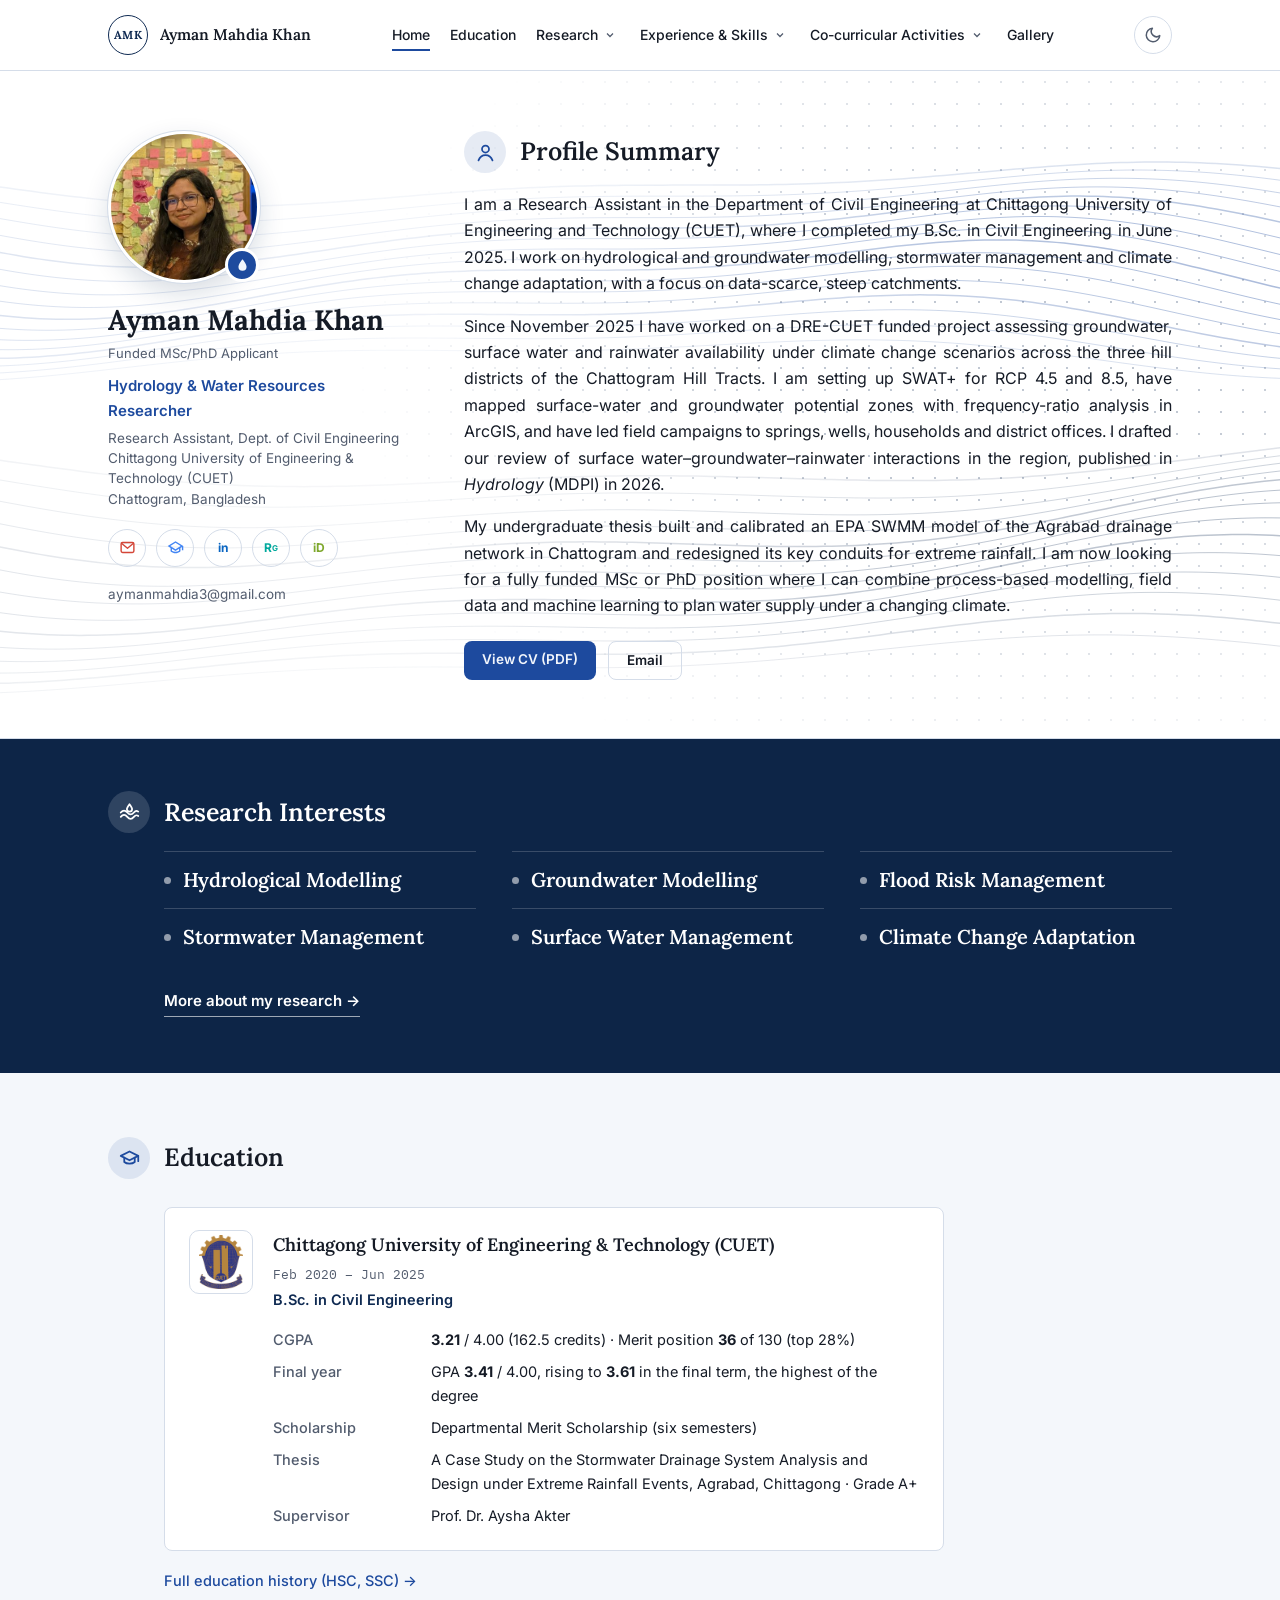
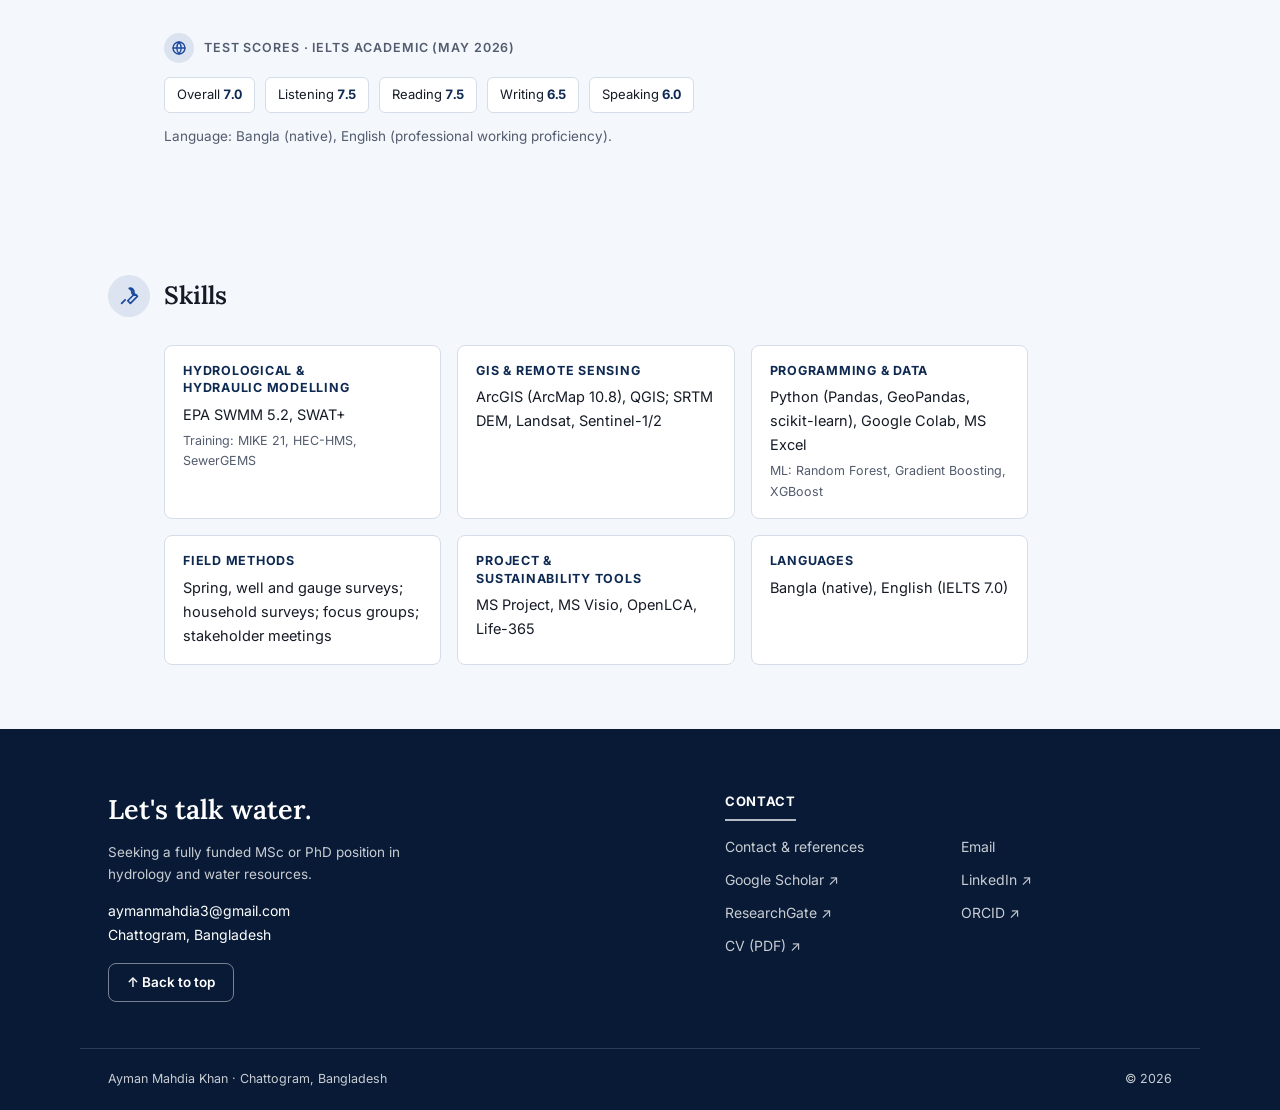
==== commit a7067337: "Remove referees' phone numbers; rename home button to Email Co-Authored-By: Claude Opus 5.5 <noreply" ====
--- a/index.html
+++ b/index.html
@@ -65,7 +65,7 @@
       <p>My undergraduate thesis built and calibrated an EPA SWMM model of the Agrabad drainage network in Chattogram and redesigned its key conduits for extreme rainfall. I am now looking for a fully funded MSc or PhD position where I can combine process-based modelling, field data and machine learning to plan water supply under a changing climate.</p>
       <div class="cta">
         <a class="btn solid" href="Ayman_Mahdia_Khan_CV.pdf" target="_blank" rel="noopener">View CV (PDF)</a>
-        <a class="btn outline" href="mailto:aymanmahdia3@gmail.com">Email me</a>
+        <a class="btn outline" href="mailto:aymanmahdia3@gmail.com">Email</a>
       </div>
     </div>
   </div>
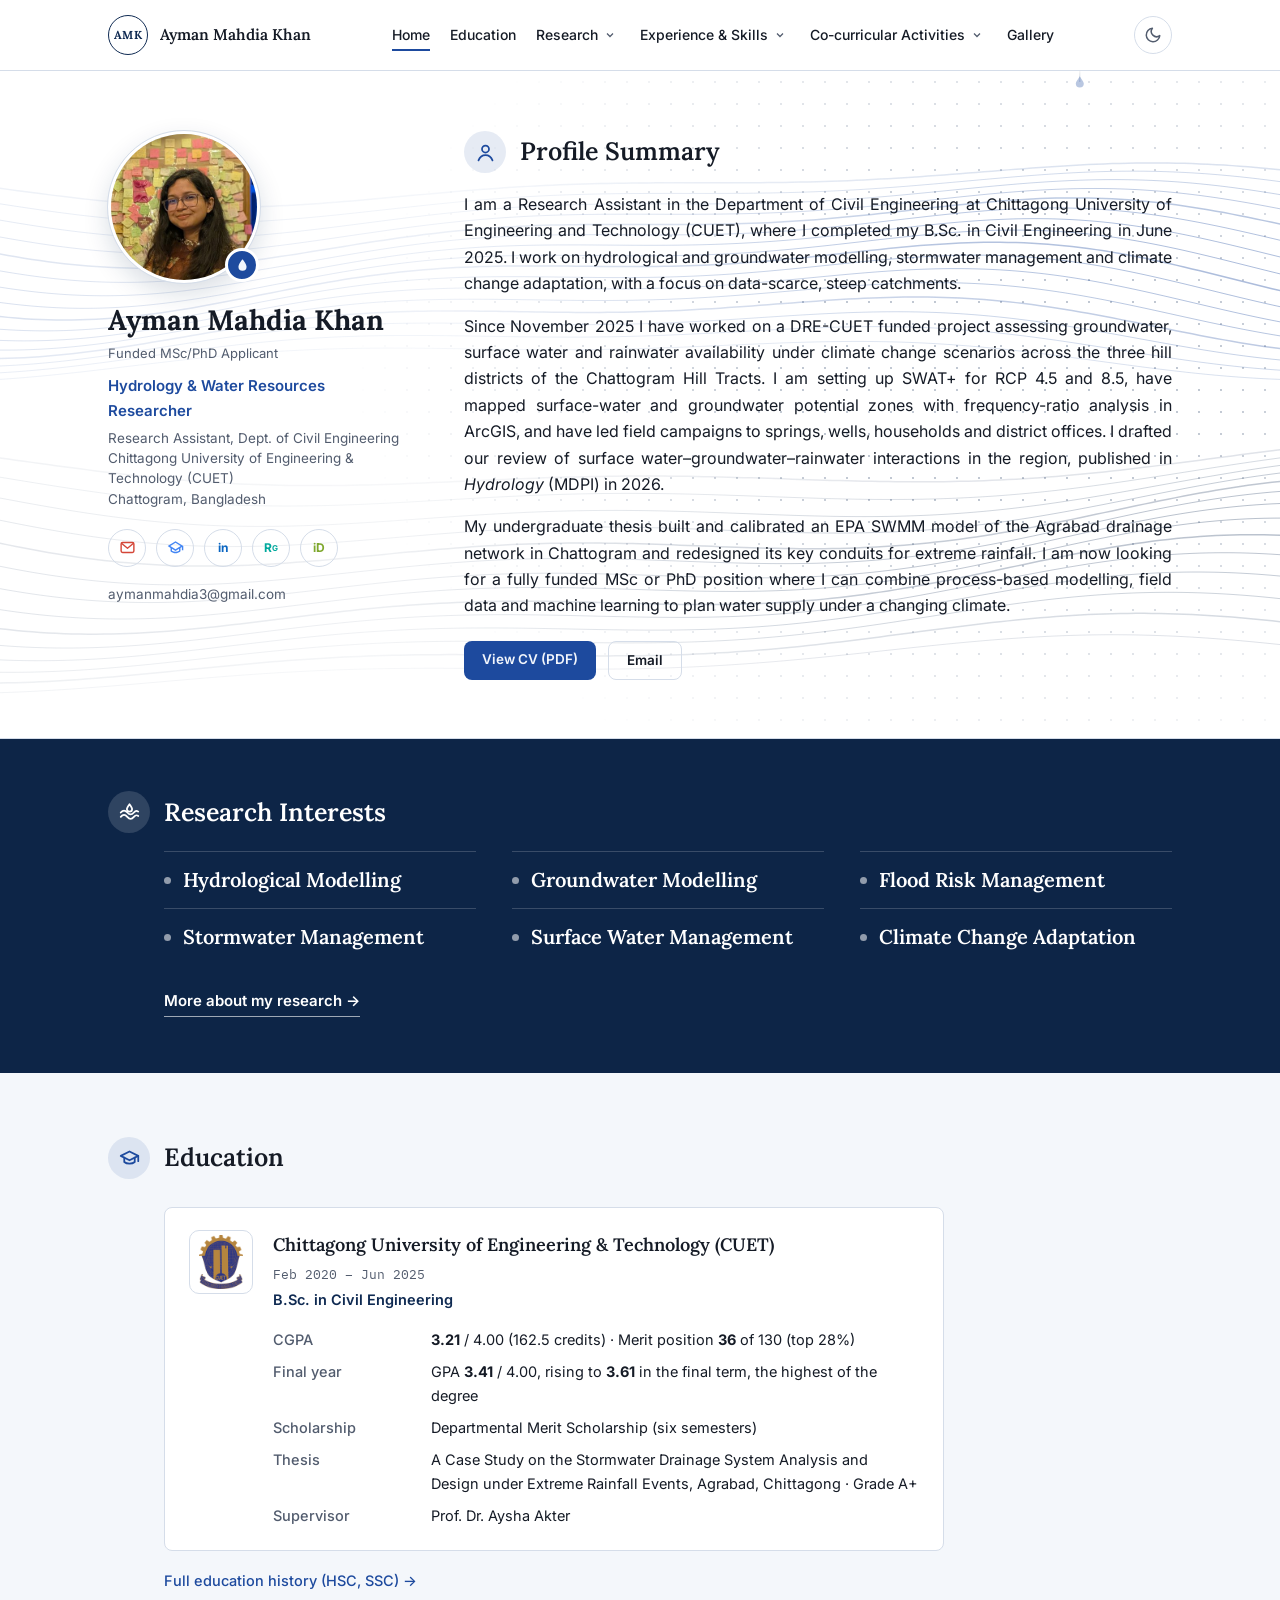
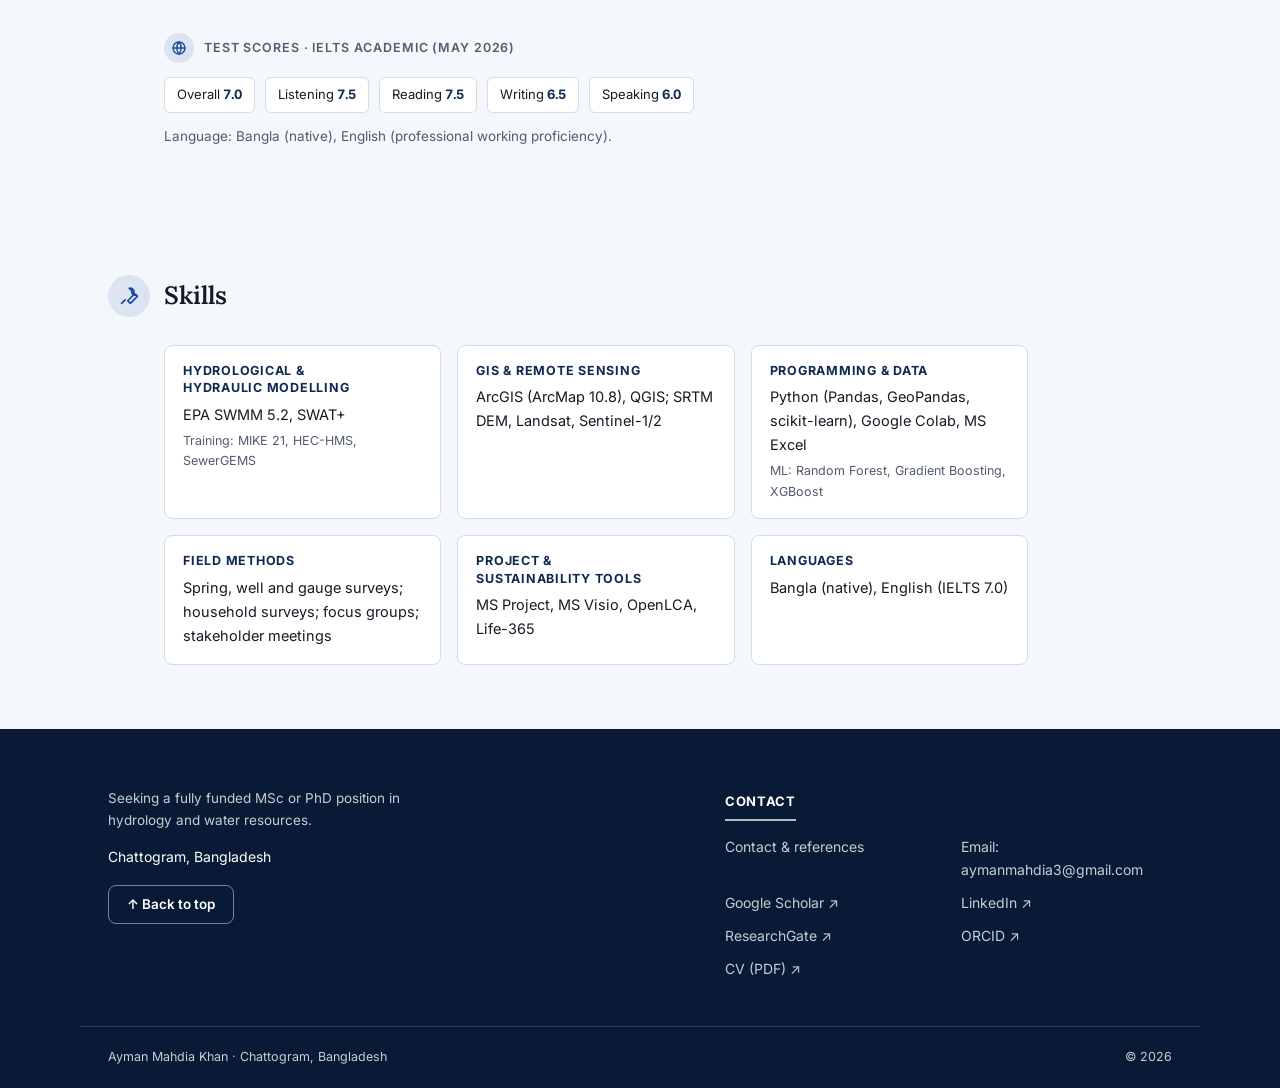
==== commit 91d087a8: "Gallery ready for personal photos; footer: drop heading, show email in Contact Co-Authored-By: Claud" ====
--- a/index.html
+++ b/index.html
@@ -148,16 +148,15 @@
 <footer class="footer">
   <div class="wrap foot-grid">
     <div class="foot-lead">
-      <h2>Let's talk water.</h2>
       <p>Seeking a fully funded MSc or PhD position in hydrology and water resources.</p>
-      <p class="ct">aymanmahdia3@gmail.com<br>Chattogram, Bangladesh</p>
+      <p class="ct">Chattogram, Bangladesh</p>
       <a class="btn ghost" href="#top">↑ Back to top</a>
     </div>
     <div class="foot-col">
       <h4>Contact</h4>
       <div class="foot-links">
         <a href="contact.html">Contact &amp; references</a>
-        <a href="mailto:aymanmahdia3@gmail.com">Email</a>
+        <a href="mailto:aymanmahdia3@gmail.com">Email: aymanmahdia3@gmail.com</a>
         <a href="https://scholar.google.com/citations?user=wtr1pxoAAAAJ&hl=en" target="_blank" rel="noopener">Google Scholar ↗</a>
         <a href="https://www.linkedin.com/in/amkhan27/" target="_blank" rel="noopener">LinkedIn ↗</a>
         <a href="https://www.researchgate.net/profile/Ayman-Mahdia-Khan" target="_blank" rel="noopener">ResearchGate ↗</a>
--- a/style.css
+++ b/style.css
@@ -314,6 +314,9 @@
 .honor-thumb img{z-index:1}
 
 /* gallery */
+.g-empty{max-width:760px;border:1.5px dashed var(--rule);border-radius:var(--r);padding:40px 24px;display:flex;flex-direction:column;align-items:center;gap:12px;text-align:center;color:var(--muted);background:var(--card)}
+.g-empty svg{width:36px;height:36px;color:var(--blue);opacity:.7}
+.g-empty p{margin:0;font-size:15px}
 .filters{display:flex;flex-wrap:wrap;gap:8px;margin:0 0 24px}
 .chip{font:500 13.5px/1 var(--body);padding:9px 14px;border-radius:999px;border:1px solid var(--rule);background:var(--card);color:var(--ink);cursor:pointer;display:inline-flex;align-items:center;gap:8px;transition:background .2s,border-color .2s,color .2s}
 .chip span{font-family:var(--mono);font-size:11.5px;color:var(--muted)}
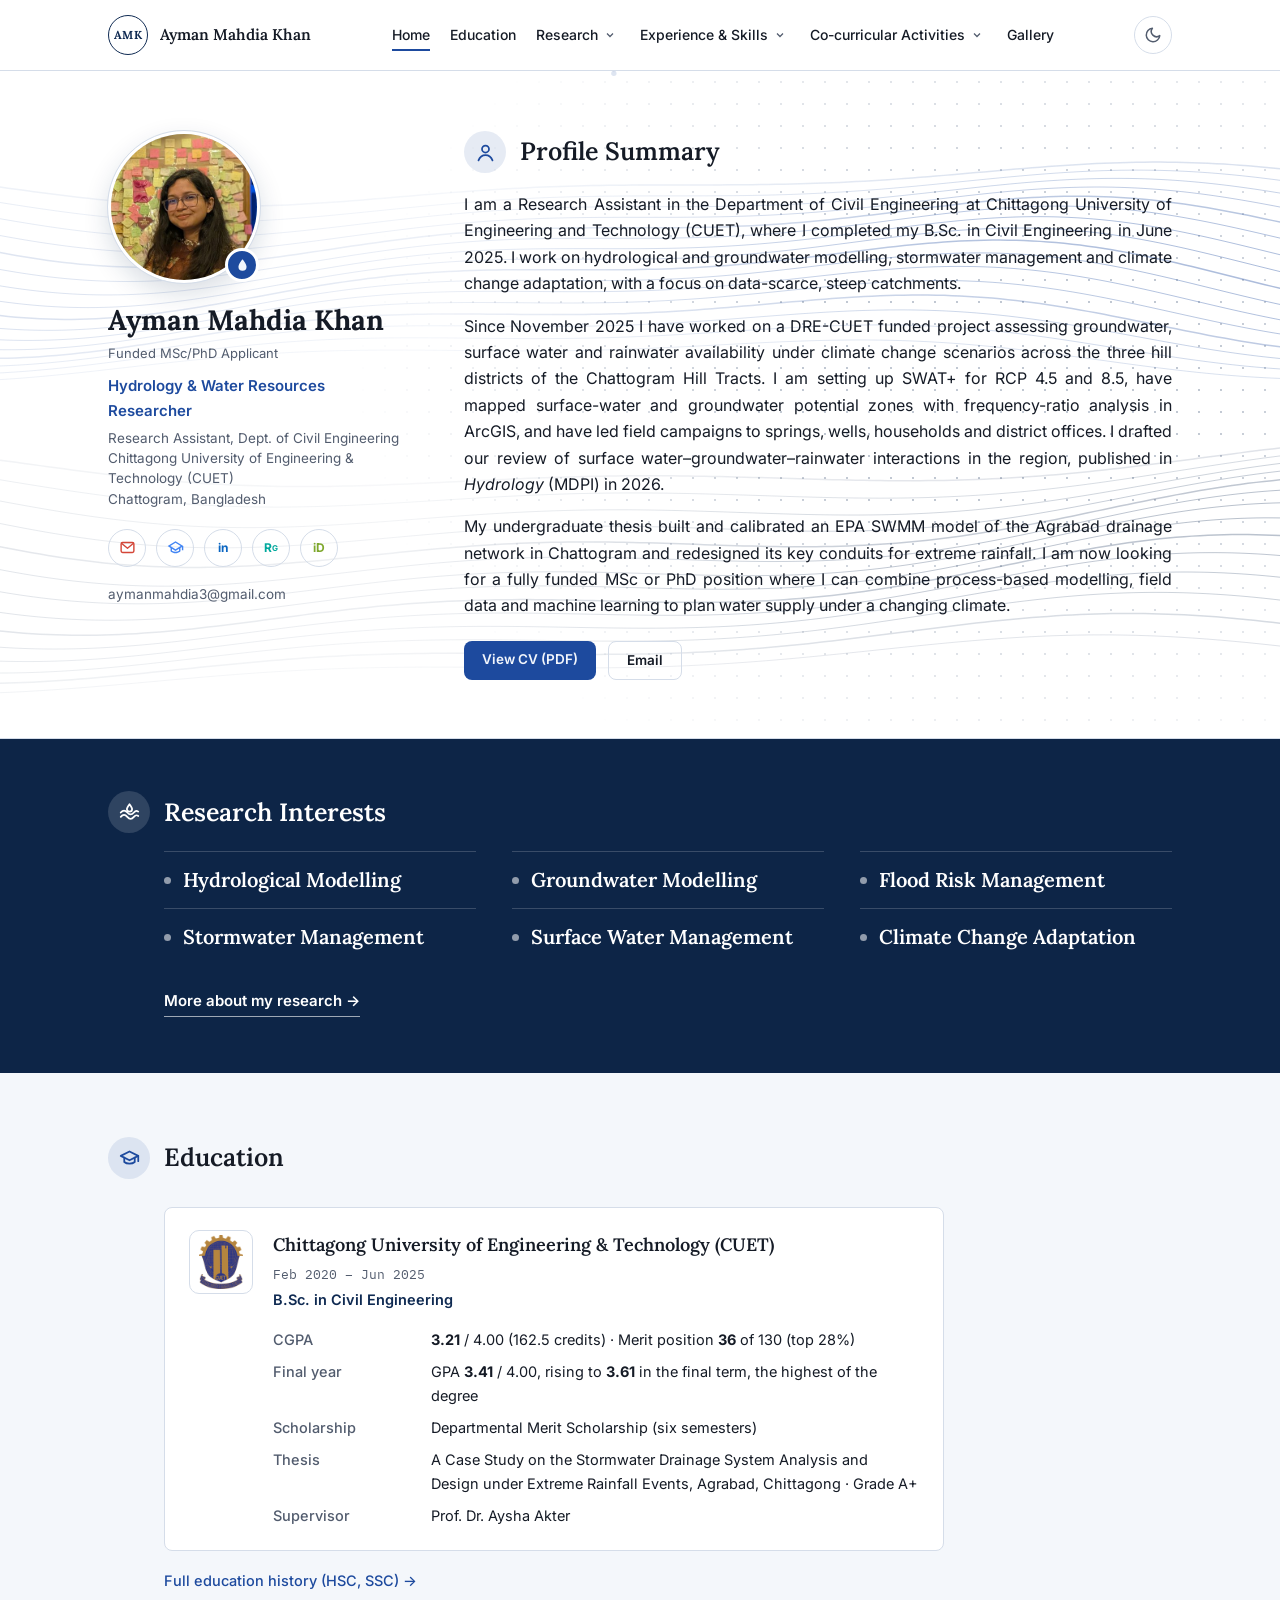
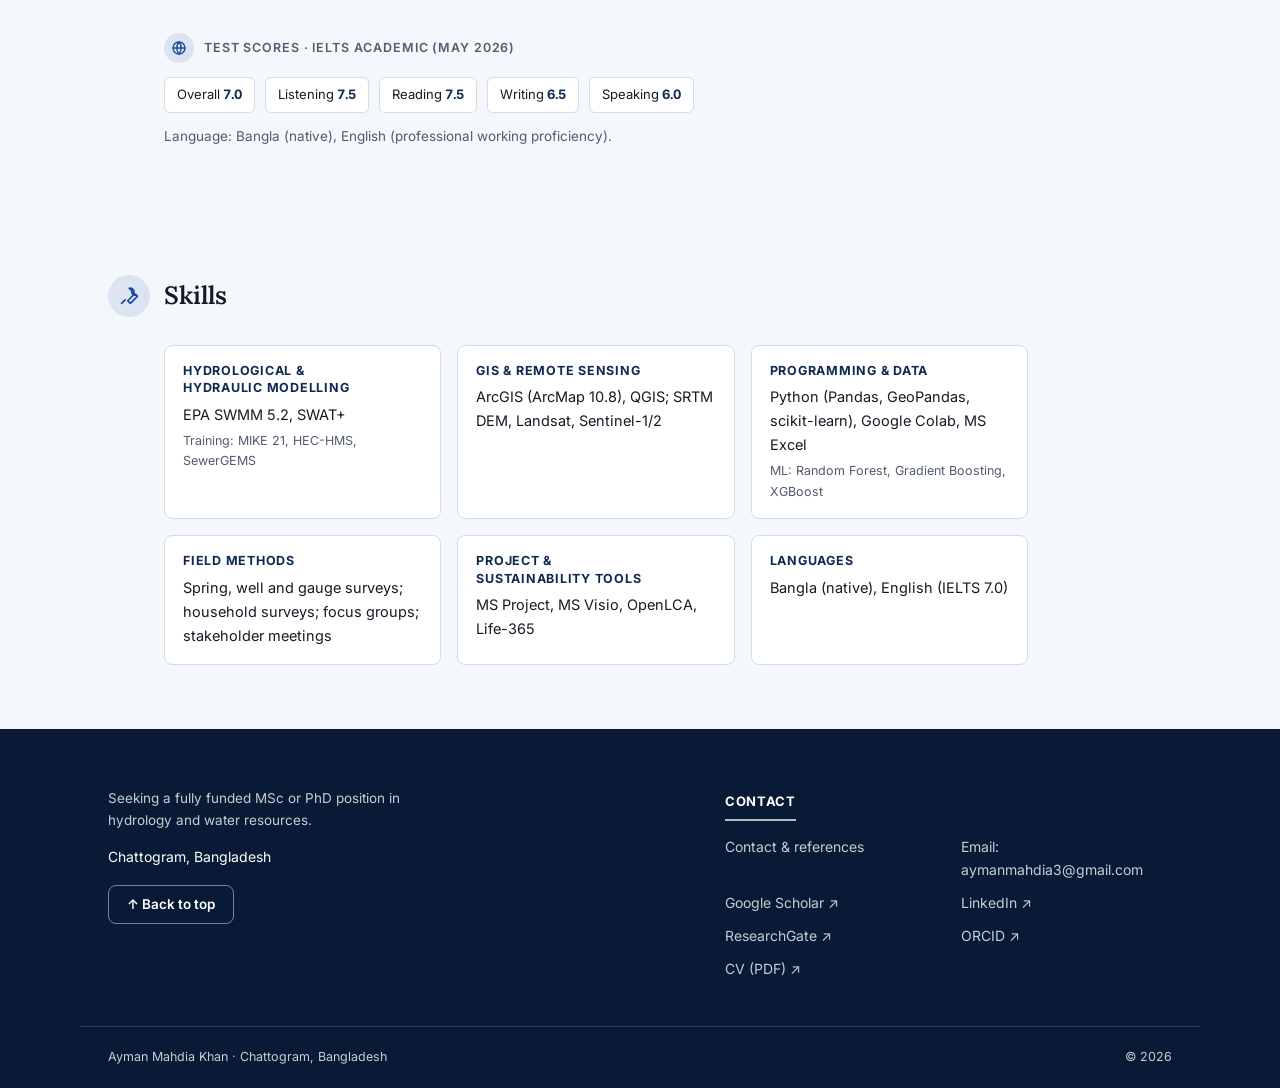
==== commit 65abed48: "Add 'The first steps' certificates section; Face the Case 2.0 certificate on its card - 19 certifica" ====
--- a/index.html
+++ b/index.html
@@ -9,14 +9,14 @@
 <link rel="preconnect" href="https://fonts.googleapis.com">
 <link rel="preconnect" href="https://fonts.gstatic.com" crossorigin>
 <link rel="stylesheet" href="https://fonts.googleapis.com/css2?family=Lora:wght@500;600;700&family=Inter:wght@400;500;600;700&family=IBM+Plex+Mono:wght@400;500&display=swap">
-<link rel="stylesheet" href="style.css?v=11">
+<link rel="stylesheet" href="style.css?v=12">
 <link rel="icon" href="data:image/svg+xml,%3Csvg xmlns='http://www.w3.org/2000/svg' viewBox='0 0 24 24'%3E%3Cpath fill='%231D4A9E' d='M12 2.5c-.3 0-.6.2-.8.4C9.3 5.4 5.5 10.5 5.5 14a6.5 6.5 0 0 0 13 0c0-3.5-3.8-8.6-5.7-11.1-.2-.2-.5-.4-.8-.4z'/%3E%3C/svg%3E">
 </head>
 <body id="top">
 <header class="nav">
   <div class="wrap nav-row">
     <a class="brand" href="index.html"><span class="seal"><span>AMK</span></span><span class="brand-name">Ayman Mahdia Khan</span></a>
-    <ul class="menu"><li><a href="index.html" class="active" aria-current="page">Home</a></li><li><a href="education.html">Education</a></li><li class="has-sub"><a href="research.html">Research</a><button class="caret" type="button" aria-label="Show Research sections" aria-expanded="false"><svg viewBox="0 0 24 24" fill="none" stroke="currentColor" stroke-width="2.5"><path d="m6 9 6 6 6-6"/></svg></button><ul class="sub"><li><a href="research.html#research">Research Experience</a></li><li><a href="research.html#publications">Publications</a></li></ul></li><li class="has-sub"><a href="experience.html">Experience &amp; Skills</a><button class="caret" type="button" aria-label="Show Experience &amp; Skills sections" aria-expanded="false"><svg viewBox="0 0 24 24" fill="none" stroke="currentColor" stroke-width="2.5"><path d="m6 9 6 6 6-6"/></svg></button><ul class="sub"><li><a href="experience.html#training">Internship, Training &amp; Field Work</a></li><li><a href="experience.html#skills">Skills</a></li></ul></li><li class="has-sub"><a href="activities.html">Co-curricular Activities</a><button class="caret" type="button" aria-label="Show Co-curricular Activities sections" aria-expanded="false"><svg viewBox="0 0 24 24" fill="none" stroke="currentColor" stroke-width="2.5"><path d="m6 9 6 6 6-6"/></svg></button><ul class="sub"><li><a href="activities.html#leadership">Leadership Roles</a></li><li><a href="activities.html#outreach">Community Engagement</a></li><li><a href="activities.html#honors">Honors &amp; Achievements</a></li><li><a href="activities.html#other-roles">Other Roles &amp; Memberships</a></li></ul></li><li><a href="gallery.html">Gallery</a></li></ul>
+    <ul class="menu"><li><a href="index.html" class="active" aria-current="page">Home</a></li><li><a href="education.html">Education</a></li><li class="has-sub"><a href="research.html">Research</a><button class="caret" type="button" aria-label="Show Research sections" aria-expanded="false"><svg viewBox="0 0 24 24" fill="none" stroke="currentColor" stroke-width="2.5"><path d="m6 9 6 6 6-6"/></svg></button><ul class="sub"><li><a href="research.html#research">Research Experience</a></li><li><a href="research.html#publications">Publications</a></li></ul></li><li class="has-sub"><a href="experience.html">Experience &amp; Skills</a><button class="caret" type="button" aria-label="Show Experience &amp; Skills sections" aria-expanded="false"><svg viewBox="0 0 24 24" fill="none" stroke="currentColor" stroke-width="2.5"><path d="m6 9 6 6 6-6"/></svg></button><ul class="sub"><li><a href="experience.html#training">Internship, Training &amp; Field Work</a></li><li><a href="experience.html#skills">Skills</a></li></ul></li><li class="has-sub"><a href="activities.html">Co-curricular Activities</a><button class="caret" type="button" aria-label="Show Co-curricular Activities sections" aria-expanded="false"><svg viewBox="0 0 24 24" fill="none" stroke="currentColor" stroke-width="2.5"><path d="m6 9 6 6 6-6"/></svg></button><ul class="sub"><li><a href="activities.html#leadership">Leadership Roles</a></li><li><a href="activities.html#outreach">Community Engagement</a></li><li><a href="activities.html#honors">Honors &amp; Achievements</a></li><li><a href="activities.html#other-roles">Other Roles &amp; Memberships</a></li><li><a href="activities.html#first-steps">The first steps</a></li></ul></li><li><a href="gallery.html">Gallery</a></li></ul>
     <div class="nav-tools">
       <button class="round-btn" id="themeBtn" type="button" aria-label="Switch light or dark theme">
         <svg class="moon" viewBox="0 0 24 24" fill="none" stroke="currentColor" stroke-width="2" stroke-linecap="round" stroke-linejoin="round"><path d="M21 12.8A9 9 0 1 1 11.2 3a7 7 0 0 0 9.8 9.8z"/></svg>
@@ -27,7 +27,7 @@
       </button>
     </div>
   </div>
-  <nav class="mobile" id="mobileMenu" hidden aria-label="Site"><div class="wrap"><ul><li><a href="index.html" class="active" aria-current="page">Home</a></li><li><a href="education.html">Education</a></li><li><a href="research.html">Research</a><div class="m-sub"><a href="research.html#research">Research Experience</a><a href="research.html#publications">Publications</a></div></li><li><a href="experience.html">Experience &amp; Skills</a><div class="m-sub"><a href="experience.html#training">Internship, Training &amp; Field Work</a><a href="experience.html#skills">Skills</a></div></li><li><a href="activities.html">Co-curricular Activities</a><div class="m-sub"><a href="activities.html#leadership">Leadership Roles</a><a href="activities.html#outreach">Community Engagement</a><a href="activities.html#honors">Honors &amp; Achievements</a><a href="activities.html#other-roles">Other Roles &amp; Memberships</a></div></li><li><a href="gallery.html">Gallery</a></li></ul></div></nav>
+  <nav class="mobile" id="mobileMenu" hidden aria-label="Site"><div class="wrap"><ul><li><a href="index.html" class="active" aria-current="page">Home</a></li><li><a href="education.html">Education</a></li><li><a href="research.html">Research</a><div class="m-sub"><a href="research.html#research">Research Experience</a><a href="research.html#publications">Publications</a></div></li><li><a href="experience.html">Experience &amp; Skills</a><div class="m-sub"><a href="experience.html#training">Internship, Training &amp; Field Work</a><a href="experience.html#skills">Skills</a></div></li><li><a href="activities.html">Co-curricular Activities</a><div class="m-sub"><a href="activities.html#leadership">Leadership Roles</a><a href="activities.html#outreach">Community Engagement</a><a href="activities.html#honors">Honors &amp; Achievements</a><a href="activities.html#other-roles">Other Roles &amp; Memberships</a><a href="activities.html#first-steps">The first steps</a></div></li><li><a href="gallery.html">Gallery</a></li></ul></div></nav>
 </header>
 <main>
 
@@ -167,6 +167,6 @@
   </div>
   <div class="foot-bottom"><span>Ayman Mahdia Khan · Chattogram, Bangladesh</span><span>© 2026</span></div>
 </footer>
-<script src="site.js?v=11"></script>
+<script src="site.js?v=12"></script>
 </body>
 </html>
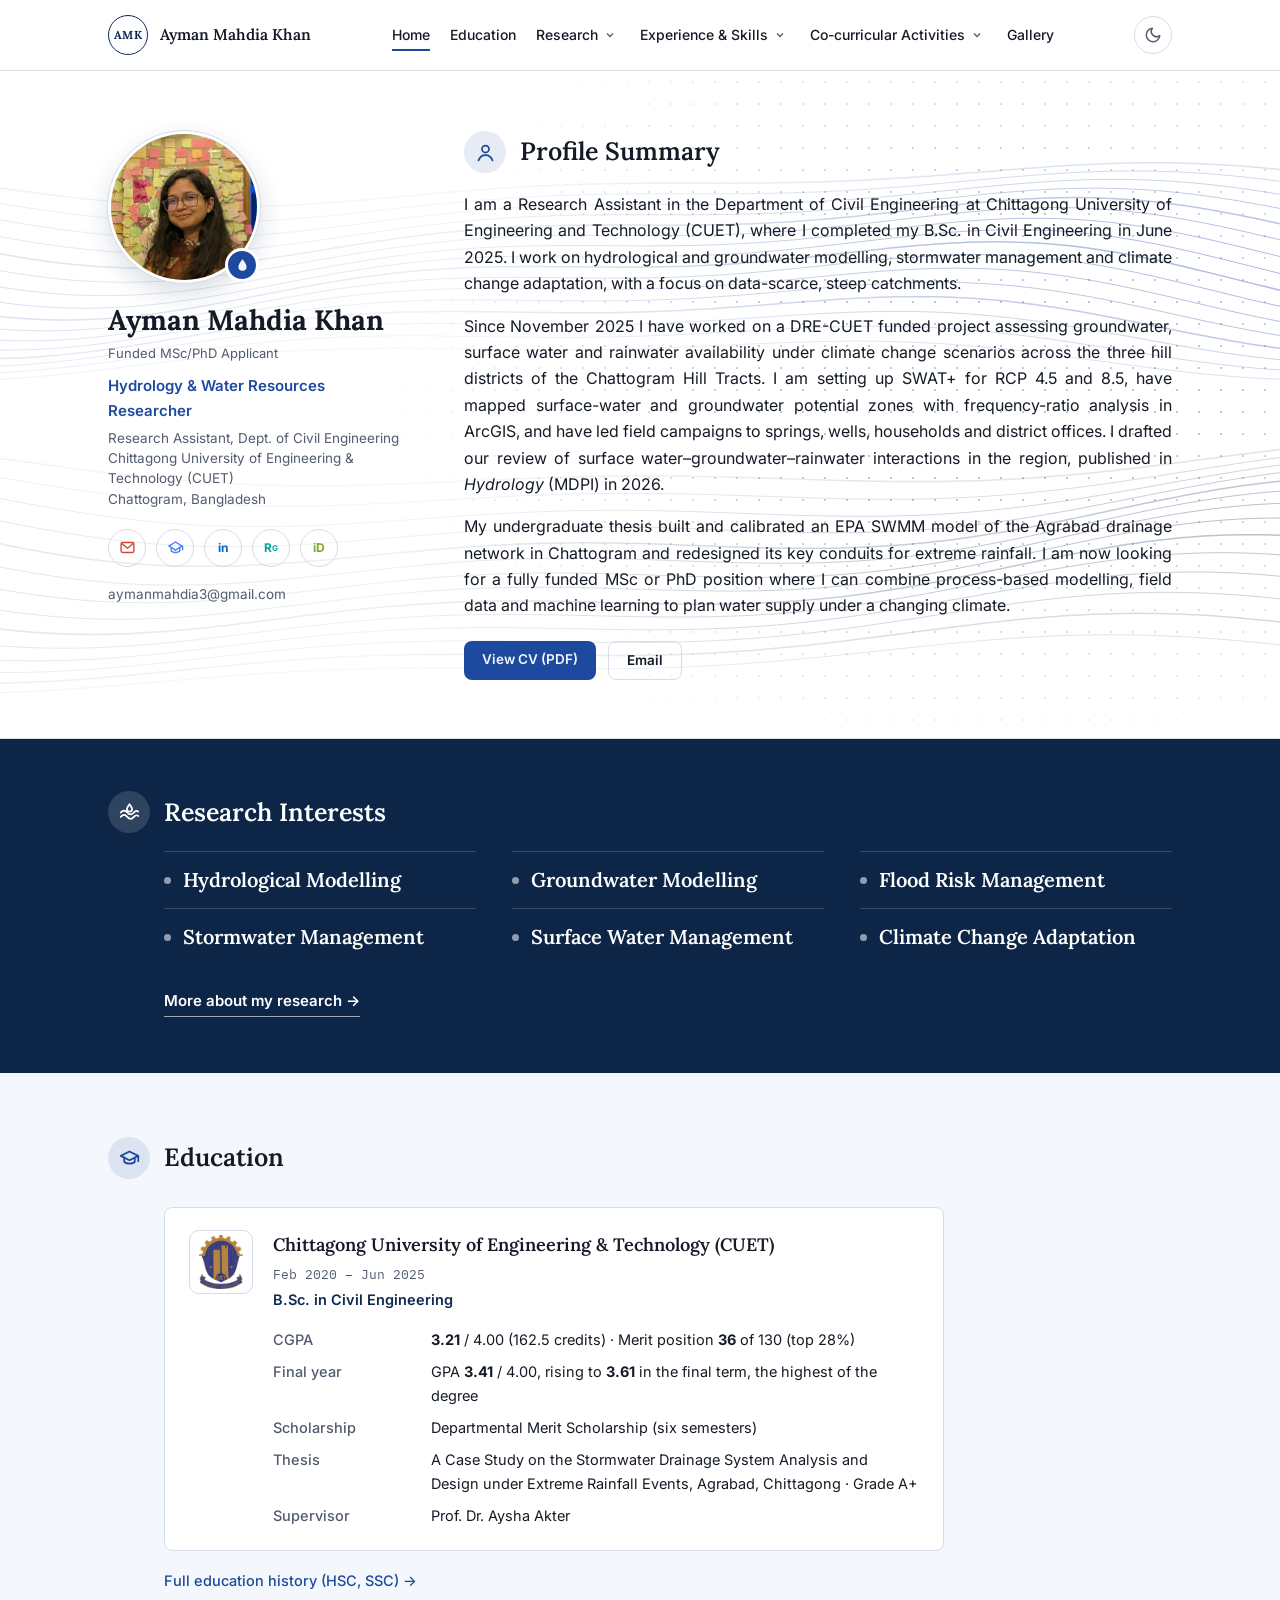
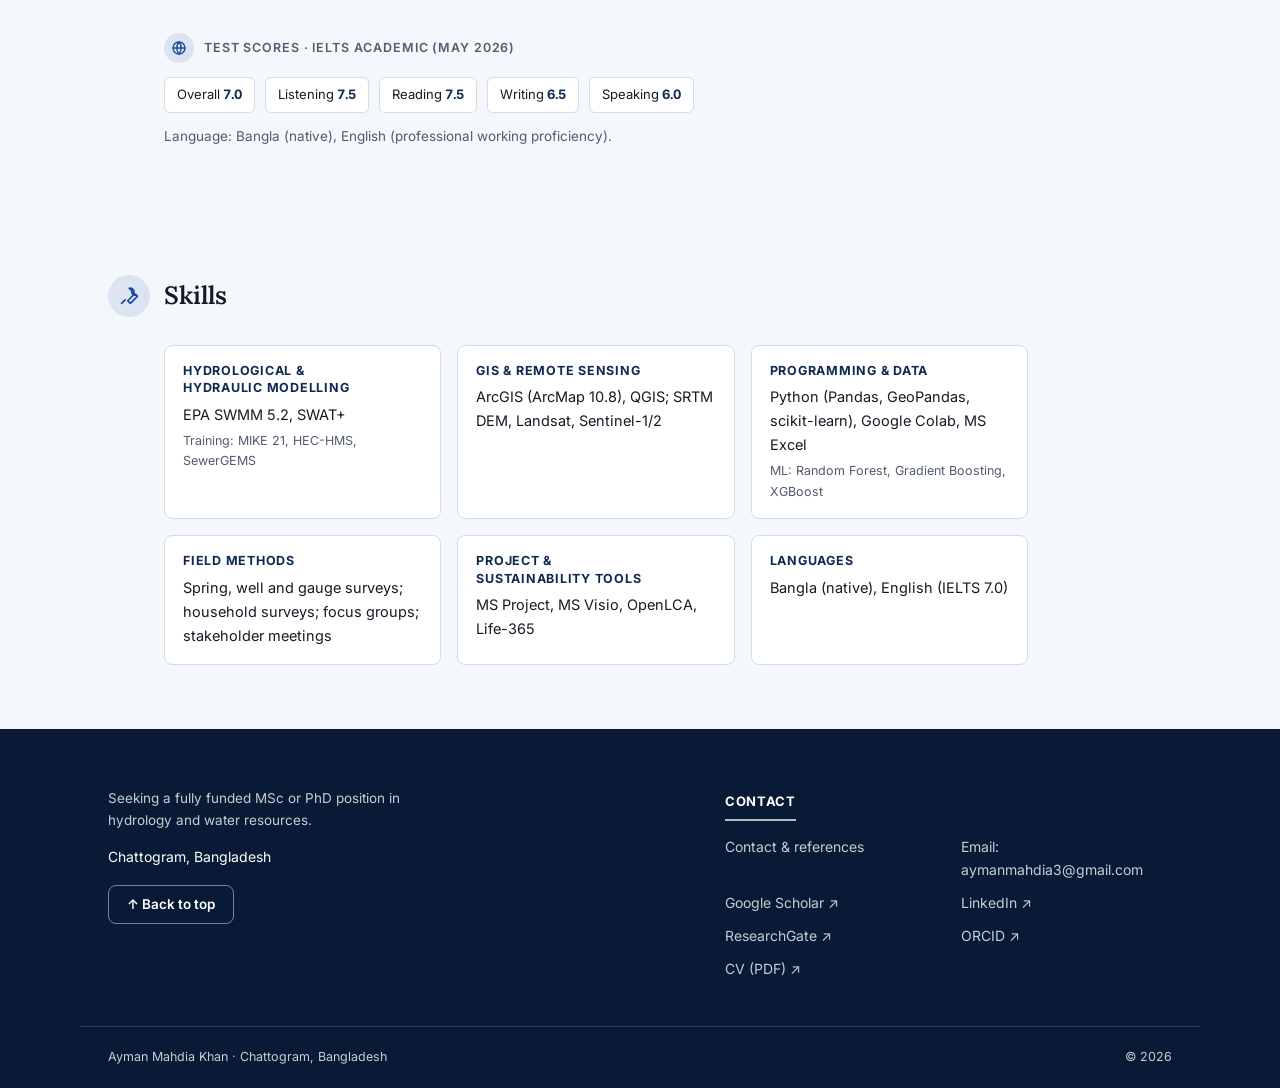
==== commit 6fef7443: "Add Ekushey 2006 art competition certificate to The first steps Co-Authored-By: Claude Opus 5.5 <nor" ====
--- a/index.html
+++ b/index.html
@@ -9,7 +9,7 @@
 <link rel="preconnect" href="https://fonts.googleapis.com">
 <link rel="preconnect" href="https://fonts.gstatic.com" crossorigin>
 <link rel="stylesheet" href="https://fonts.googleapis.com/css2?family=Lora:wght@500;600;700&family=Inter:wght@400;500;600;700&family=IBM+Plex+Mono:wght@400;500&display=swap">
-<link rel="stylesheet" href="style.css?v=12">
+<link rel="stylesheet" href="style.css?v=13">
 <link rel="icon" href="data:image/svg+xml,%3Csvg xmlns='http://www.w3.org/2000/svg' viewBox='0 0 24 24'%3E%3Cpath fill='%231D4A9E' d='M12 2.5c-.3 0-.6.2-.8.4C9.3 5.4 5.5 10.5 5.5 14a6.5 6.5 0 0 0 13 0c0-3.5-3.8-8.6-5.7-11.1-.2-.2-.5-.4-.8-.4z'/%3E%3C/svg%3E">
 </head>
 <body id="top">
@@ -167,6 +167,6 @@
   </div>
   <div class="foot-bottom"><span>Ayman Mahdia Khan · Chattogram, Bangladesh</span><span>© 2026</span></div>
 </footer>
-<script src="site.js?v=12"></script>
+<script src="site.js?v=13"></script>
 </body>
 </html>
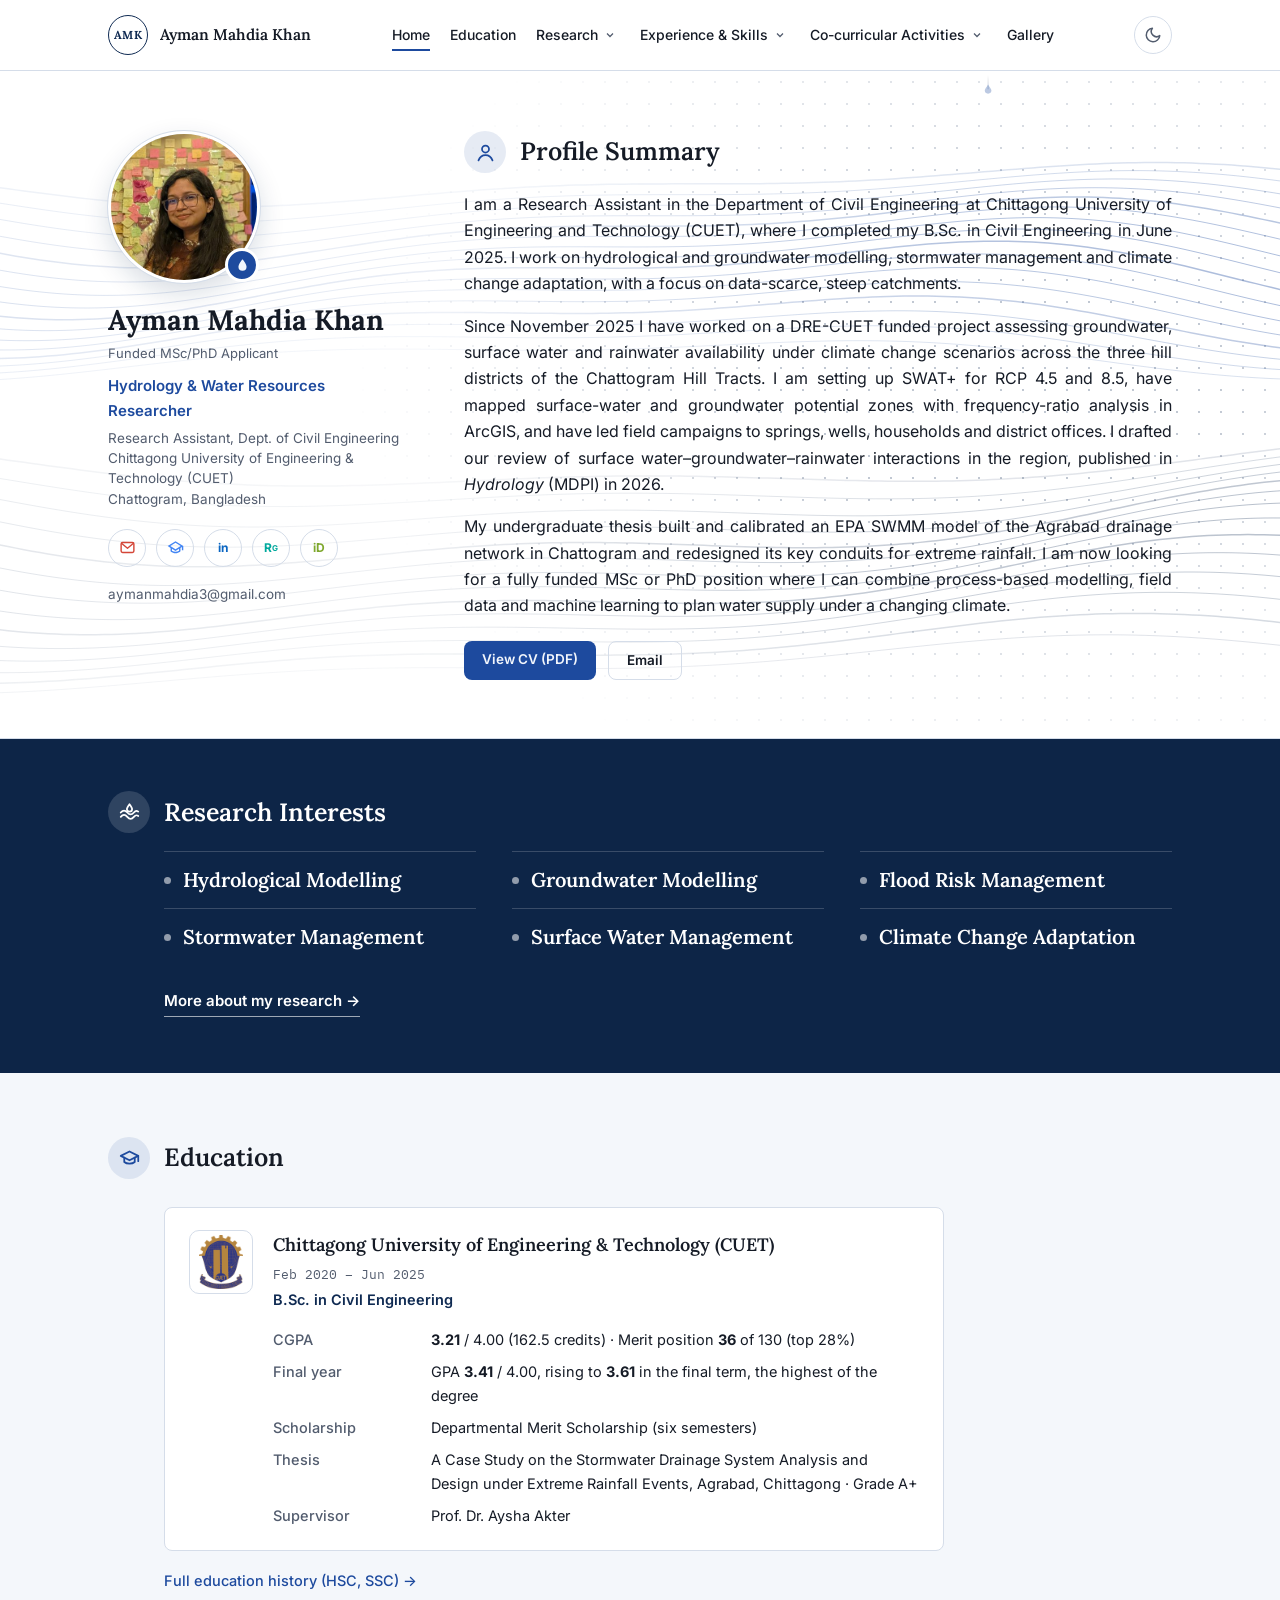
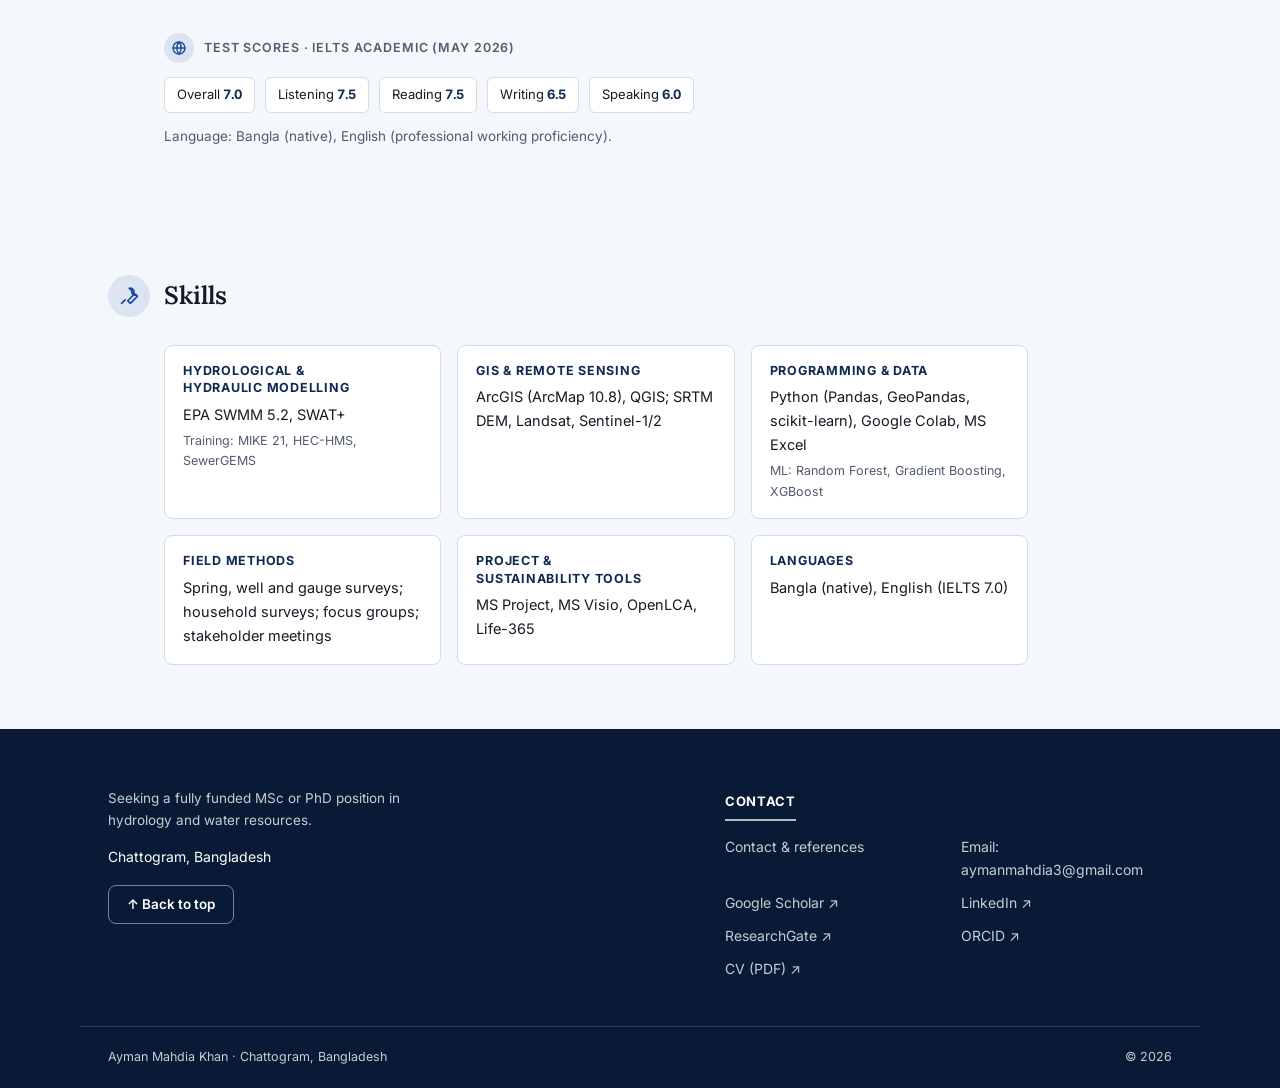
==== commit 2337b1d4: "Add Google Search Console verification tag Co-Authored-By: Claude Opus 5.5 <noreply@anthropic.com> C" ====
--- a/index.html
+++ b/index.html
@@ -5,6 +5,7 @@
 <meta name="viewport" content="width=device-width, initial-scale=1">
 <title>Ayman Mahdia Khan — Hydrology &amp; Water Resources Researcher</title>
 <meta name="description" content="Ayman Mahdia Khan, civil engineering researcher at CUET working on hydrological and groundwater modelling, stormwater management and climate change adaptation in the Chattogram Hill Tracts.">
+<meta name="google-site-verification" content="e0HmivDDTu0kvF9EgxxXB-VETPTeJjCA9mjffSCt7dQ" />
 <script>try{var t=localStorage.getItem('amk-theme');if(t)document.documentElement.setAttribute('data-theme',t);}catch(e){}</script>
 <link rel="preconnect" href="https://fonts.googleapis.com">
 <link rel="preconnect" href="https://fonts.gstatic.com" crossorigin>
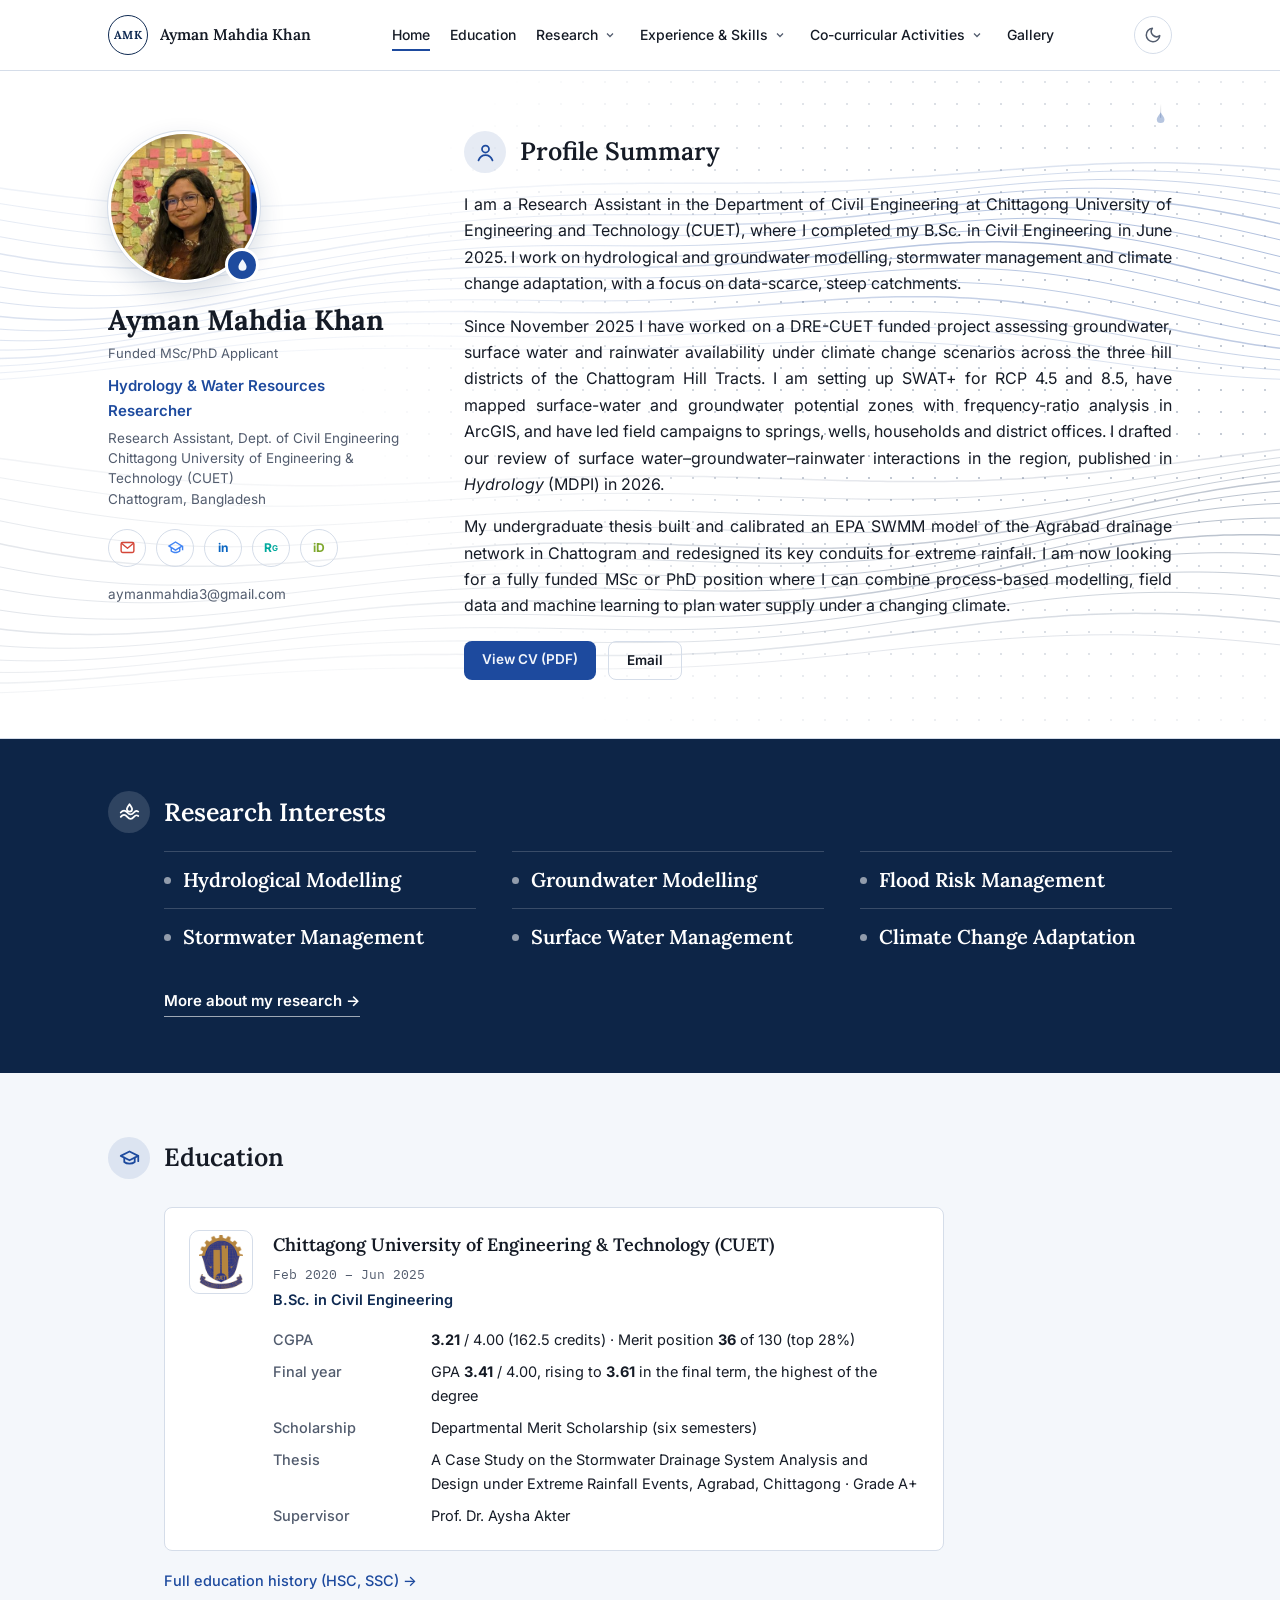
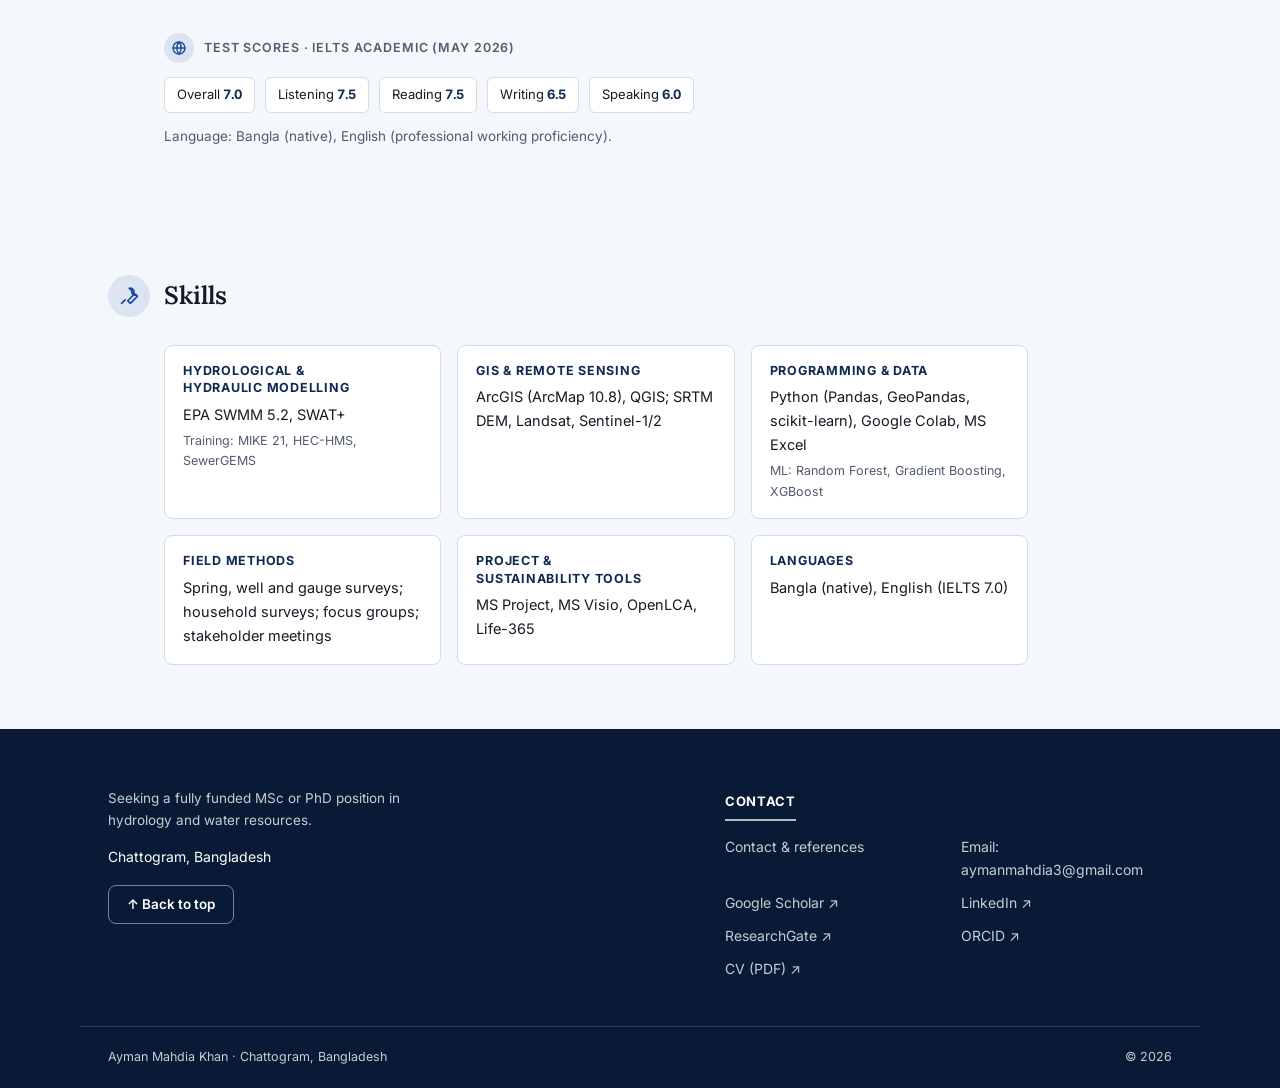
==== commit 2621a70c: "Keep the site out of search engines: noindex on all pages, remove sitemap Co-Authored-By: Claude Opu" ====
--- a/index.html
+++ b/index.html
@@ -5,6 +5,7 @@
 <meta name="viewport" content="width=device-width, initial-scale=1">
 <title>Ayman Mahdia Khan — Hydrology &amp; Water Resources Researcher</title>
 <meta name="description" content="Ayman Mahdia Khan, civil engineering researcher at CUET working on hydrological and groundwater modelling, stormwater management and climate change adaptation in the Chattogram Hill Tracts.">
+<meta name="robots" content="noindex, nofollow">
 <meta name="google-site-verification" content="e0HmivDDTu0kvF9EgxxXB-VETPTeJjCA9mjffSCt7dQ" />
 <script>try{var t=localStorage.getItem('amk-theme');if(t)document.documentElement.setAttribute('data-theme',t);}catch(e){}</script>
 <link rel="preconnect" href="https://fonts.googleapis.com">
